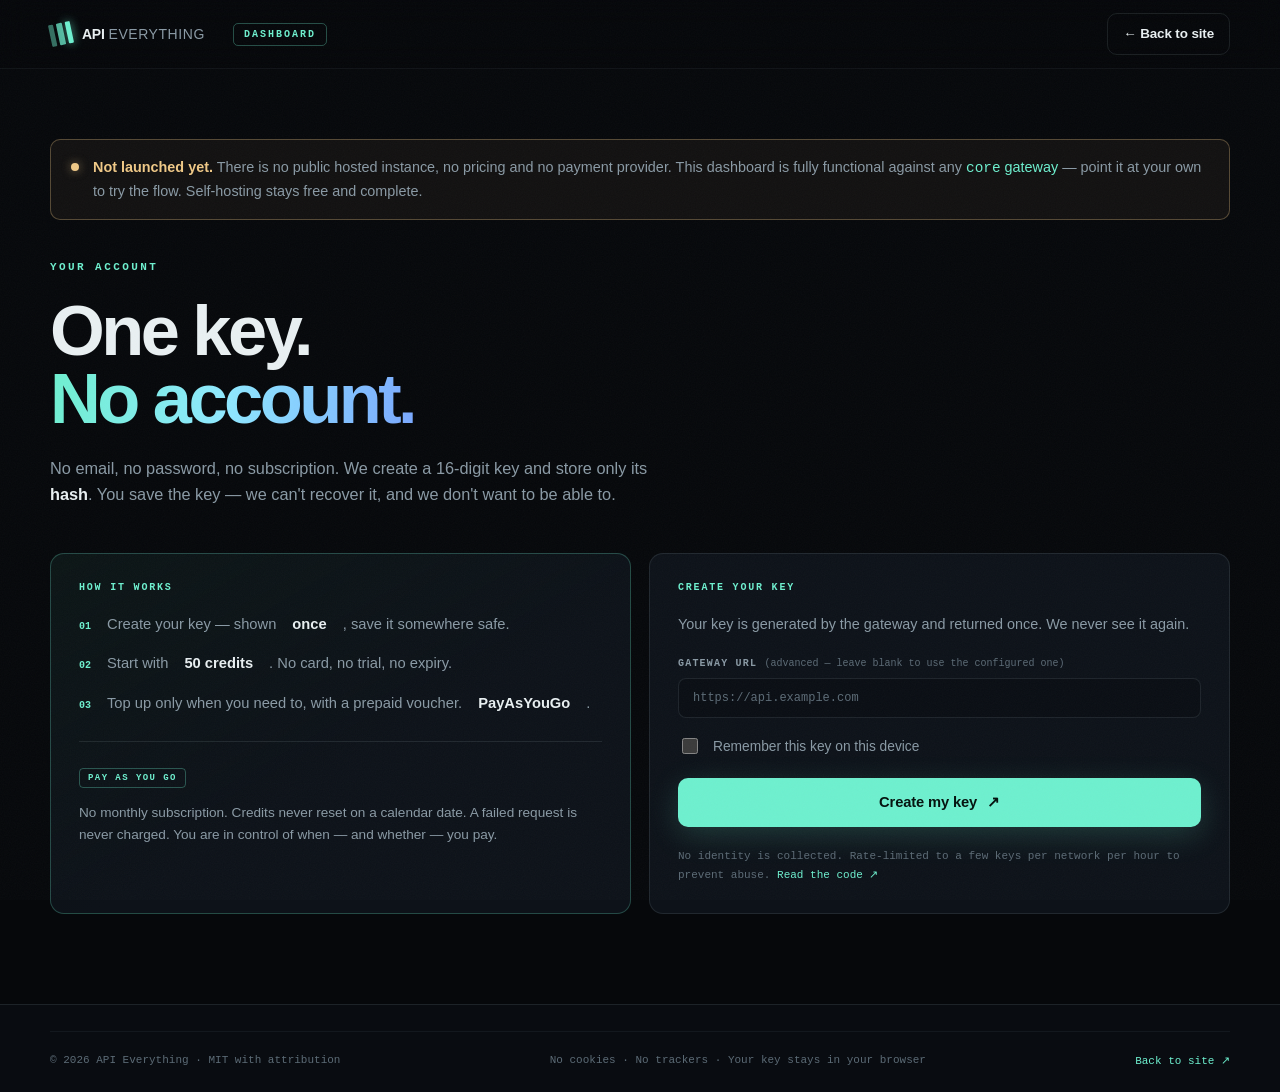
==== app.html @ cded58a5 "feat(web): hosted hero CTA and PayAsYouGo dashboard - Primary CTA moved to a hero banner on the firs" ====
<!doctype html>
<html lang="en">
<head>
<meta charset="utf-8">
<meta name="viewport" content="width=device-width, initial-scale=1">
<title>Dashboard — API Everything</title>
<meta name="description" content="Create your 16-digit API key, check your PayAsYouGo quota, connector status and add credits with a prepaid voucher. No subscription, no identity.">
<meta name="theme-color" content="#06080b">
<meta name="color-scheme" content="dark">
<link rel="icon" type="image/svg+xml" href="assets/favicon.svg">
<link rel="stylesheet" href="assets/styles.css">
<link rel="stylesheet" href="assets/dashboard.css">
</head>
<body class="app-body">
<div class="grain" aria-hidden="true"></div>

<header class="nav" id="nav">
  <div class="wrap nav__inner">
    <a class="brand" href="index.html" aria-label="API Everything, home">
      <span class="brand__mark" aria-hidden="true"><i></i><i></i><i></i></span>
      <span class="brand__word">API<span class="brand__thin">EVERYTHING</span></span>
    </a>
    <span class="app-nav__tag">DASHBOARD</span>
    <a class="btn btn--ghost app-nav__back" href="index.html">← Back to site</a>
  </div>
</header>

<main id="main" class="app-main">
  <div class="wrap">

    <!-- Honest state: no public hosted instance is deployed yet. -->
    <div class="notice" id="notLive" hidden>
      <span class="notice__dot" aria-hidden="true"></span>
      <div>
        <strong>Not launched yet.</strong> There is no public hosted instance, no pricing and no payment provider. This dashboard is fully functional against any <a href="https://github.com/apieverything/core" target="_blank" rel="noopener noreferrer"><code>core</code> gateway</a> — point it at your own to try the flow. Self-hosting stays free and complete.
      </div>
    </div>

    <!-- VIEW 1: intro / create a key -->
    <section class="view" id="viewIntro">
      <div class="view__head">
        <p class="kicker">YOUR ACCOUNT</p>
        <h1 class="app-title">One key.<br><span class="grad">No account.</span></h1>
        <p class="app-lede">No email, no password, no subscription. We create a 16-digit key and store only its <strong>hash</strong>. You save the key — we can't recover it, and we don't want to be able to.</p>
      </div>

      <div class="app-grid">
        <div class="panel panel--accent">
          <span class="panel__k">HOW IT WORKS</span>
          <ol class="steps">
            <li><span>01</span> Create your key — shown <strong>once</strong>, save it somewhere safe.</li>
            <li><span>02</span> Start with <strong>50 credits</strong>. No card, no trial, no expiry.</li>
            <li><span>03</span> Top up only when you need to, with a prepaid voucher. <strong>PayAsYouGo</strong>.</li>
          </ol>
          <div class="payg">
            <span class="payg__badge">PAY AS YOU GO</span>
            <p>No monthly subscription. Credits never reset on a calendar date. A failed request is never charged. You are in control of when — and whether — you pay.</p>
          </div>
        </div>

        <div class="panel">
          <span class="panel__k">CREATE YOUR KEY</span>
          <p class="panel__hint">Your key is generated by the gateway and returned once. We never see it again.</p>
          <label class="field">
            <span>GATEWAY URL <em>(advanced — leave blank to use the configured one)</em></span>
            <input id="gatewayInput" type="url" placeholder="https://api.example.com" spellcheck="false" autocomplete="off">
          </label>
          <label class="check"><input type="checkbox" id="rememberCheck"> <span>Remember this key on this device</span></label>
          <button class="btn btn--primary btn--block" id="createBtn" type="button">Create my key <span aria-hidden="true">↗</span></button>
          <p class="panel__foot" id="introError" role="alert" hidden></p>
          <p class="panel__fine">No identity is collected. Rate-limited to a few keys per network per hour to prevent abuse. <a href="https://github.com/apieverything/core" target="_blank" rel="noopener noreferrer">Read the code ↗</a></p>
        </div>
      </div>
    </section>

    <!-- VIEW 2: key reveal -->
    <section class="view" id="viewKey" hidden>
      <div class="view__head">
        <p class="kicker">STEP 01 / SAVE IT</p>
        <h1 class="app-title">This is the<br><span class="grad">only time</span> you'll see it.</h1>
        <p class="app-lede">Copy it, download it, put it in your password manager. We store only a SHA-256 hash — there is no recovery, no reset, no support ticket that can bring it back.</p>
      </div>

      <div class="keyreveal panel panel--accent">
        <span class="panel__k">YOUR 16-DIGIT API KEY</span>
        <div class="keyreveal__num" id="keyValue" aria-live="polite">•••• •••• •••• ••••</div>
        <div class="keyreveal__actions">
          <button class="btn btn--primary" id="copyKeyBtn" type="button">Copy key</button>
          <button class="btn btn--line" id="downloadKeyBtn" type="button">Download .txt</button>
        </div>
        <div class="keyreveal__meta">
          <div><span>STARTER CREDITS</span><strong id="keyCredits">50</strong></div>
          <div><span>EXPIRY</span><strong>Never</strong></div>
          <div><span>MODEL</span><strong>PayAsYouGo</strong></div>
        </div>
      </div>

      <label class="savecheck panel">
        <input type="checkbox" id="savedCheck">
        <span><strong>I have saved this key.</strong> I understand it cannot be recovered.</span>
      </label>
      <button class="btn btn--primary btn--block" id="enterBtn" type="button" disabled>Enter dashboard <span aria-hidden="true">↗</span></button>
    </section>

    <!-- VIEW 3: dashboard -->
    <section class="view" id="viewDash" hidden>
      <div class="view__head view__head--row">
        <div>
          <p class="kicker">YOUR DASHBOARD</p>
          <h1 class="app-title app-title--sm">Everything at a glance.</h1>
        </div>
        <button class="btn btn--ghost" id="forgetBtn" type="button">Forget this key</button>
      </div>

      <div class="dash-grid">
        <!-- Quota -->
        <div class="panel panel--accent quota">
          <span class="panel__k">YOUR QUOTA</span>
          <div class="quota__num"><strong id="creditsValue">—</strong><span>credits left</span></div>
          <div class="quota__bar"><i id="creditsBar"></i></div>
          <p class="quota__note">PayAsYouGo — no monthly reset, no subscription, no auto-renew. You are charged only for successful requests.</p>
          <div class="quota__meta">
            <div><span>KEY</span><strong id="maskedKey">•••• •••• •••• ••••</strong></div>
            <div><span>RATE LIMIT</span><strong id="rateValue">— / min</strong></div>
          </div>
          <button class="btn btn--line btn--block" id="refreshBtn" type="button">Refresh ↻</button>
        </div>

        <!-- Add quota -->
        <div class="panel">
          <span class="panel__k">ADD QUOTA</span>
          <p class="panel__hint">Redeem a prepaid voucher. No subscription, no recurring payment — you decide when to add credits.</p>
          <label class="field">
            <span>VOUCHER CODE</span>
            <input id="voucherInput" type="text" placeholder="paste your code" spellcheck="false" autocomplete="off">
          </label>
          <button class="btn btn--primary btn--block" id="redeemBtn" type="button">Add credits</button>
          <p class="panel__foot" id="redeemMsg" role="status" hidden></p>
          <div class="payg payg--tight">
            <span class="payg__badge">NO PAYMENT PROVIDER YET</span>
            <p>Voucher codes will be issued by the payment provider once the hosted service launches. The redemption flow is already live in the gateway — you can test it today with a code issued by your own <code>core</code> admin.</p>
          </div>
        </div>

        <!-- API status -->
        <div class="panel">
          <span class="panel__k">API STATUS</span>
          <p class="panel__hint">Live health of every connector behind the gateway.</p>
          <div class="statuslist" id="statusList"><p class="muted">Checking…</p></div>
          <p class="panel__fine" id="statusTime"></p>
        </div>

        <!-- Costs -->
        <div class="panel">
          <span class="panel__k">WHAT COSTS WHAT</span>
          <p class="panel__hint">Weighted by the work done upstream.</p>
          <table class="costs"><tbody id="costsBody"></tbody></table>
          <p class="panel__fine">A 429, a 5xx, a 404 or an empty response costs <strong>nothing</strong>.</p>
        </div>
      </div>

      <div class="usagebox panel">
        <span class="panel__k">USE YOUR KEY</span>
        <pre><code><span class="c-dim">curl</span> <span class="c-str" id="usageCurl">"https://your-gateway/v1/instagram/kametolol/posts?limit=12"</span> \
  -H <span class="c-str">"X-API-Key: •••• •••• •••• ••••"</span>
<span class="c-dim">curl</span> <span class="c-str">"https://your-gateway/v1/usage"</span> -H <span class="c-str">"X-API-Key: •••• •••• •••• ••••"</span>
</code></pre>
        <button class="btn btn--line" id="copyCurlBtn" type="button">Copy example</button>
      </div>
    </section>

  </div>
</main>

<footer class="foot app-foot">
  <div class="wrap foot__bottom">
    <span>© <span id="year">2026</span> API Everything · MIT with attribution</span>
    <span>No cookies · No trackers · Your key stays in your browser</span>
    <a href="index.html">Back to site ↗</a>
  </div>
</footer>

<script src="assets/config.js" defer></script>
<script src="assets/dashboard.js" defer></script>
</body>
</html>
---- assets/styles.css ----
/* ==========================================================================
   API Everything — static site
   No frameworks, no fonts, no external requests. Everything is local.
   ========================================================================== */

:root {
  --bg: #06080b;
  --bg-alt: #090c11;
  --panel: #0d1219;
  --panel-2: #111821;
  --line: rgba(190, 220, 225, .11);
  --line-soft: rgba(190, 220, 225, .06);
  --text: #e9f0f2;
  --muted: #8a9aa5;
  --dim: #5c6b76;
  --accent: #6ef0cf;
  --accent-2: #7aa8ff;
  --amber: #f0c987;
  --radius: 14px;
  --mono: "SFMono-Regular", "JetBrains Mono", "Fira Code", Menlo, Consolas, ui-monospace, monospace;
  --sans: Inter, -apple-system, BlinkMacSystemFont, "Segoe UI", Roboto, Helvetica, Arial, sans-serif;
  --wrap: 1180px;
}

* { box-sizing: border-box; }
/* Author `display` rules override the UA [hidden] rule — make it explicit. */
[hidden] { display: none !important; }
html { scroll-behavior: smooth; scroll-padding-top: 96px; overflow-x: clip; -webkit-text-size-adjust: 100%; }
body {
  margin: 0;
  background: var(--bg);
  color: var(--text);
  font-family: var(--sans);
  font-size: 16px;
  line-height: 1.6;
  -webkit-font-smoothing: antialiased;
  overflow-x: clip;
}
::selection { background: rgba(110, 240, 207, .28); color: #fff; }
a { color: inherit; text-decoration: none; }
button { font: inherit; color: inherit; background: none; border: 0; cursor: pointer; }
img { max-width: 100%; display: block; }
pre, code { font-family: var(--mono); }
:focus-visible { outline: 2px solid var(--accent); outline-offset: 3px; border-radius: 3px; }

.wrap { width: min(var(--wrap), calc(100% - 48px)); margin-inline: auto; }
.mono { font-family: var(--mono); }
.muted { color: var(--muted); }
.skip { position: absolute; left: -9999px; top: 0; z-index: 100; background: var(--accent); color: #04120e; padding: 10px 16px; font: 600 13px var(--mono); }
.skip:focus { left: 16px; top: 16px; }

.grain {
  position: fixed; inset: 0; z-index: 60; pointer-events: none; opacity: .035;
  background-image: url("data:image/svg+xml,%3Csvg xmlns='http://www.w3.org/2000/svg' width='180' height='180'%3E%3Cfilter id='n'%3E%3CfeTurbulence type='fractalNoise' baseFrequency='.85' numOctaves='3'/%3E%3C/filter%3E%3Crect width='100%25' height='100%25' filter='url(%23n)'/%3E%3C/svg%3E");
}

/* ---------- shared type ---------- */
.kicker, .eyebrow {
  font: 600 11px/1.4 var(--mono); letter-spacing: .22em; text-transform: uppercase;
  color: var(--accent); margin: 0 0 22px;
}
.eyebrow { color: var(--muted); display: flex; align-items: center; gap: 10px; }
.eyebrow .dot { width: 7px; height: 7px; border-radius: 50%; background: var(--accent); box-shadow: 0 0 12px var(--accent); flex: none; }
.sec__head { max-width: 780px; margin-bottom: 64px; }
.sec__title {
  font-size: clamp(2.6rem, 5.6vw, 5rem); line-height: .98; letter-spacing: -.048em;
  font-weight: 700; margin: 0 0 24px;
}
.sec__lede { color: var(--muted); font-size: 1.06rem; max-width: 650px; margin: 0; }
.section { padding: 130px 0; position: relative; }
.section--alt { background: var(--bg-alt); border-block: 1px solid var(--line-soft); }
/* Keep anchor targets clear of the sticky navigation. */
section[id], .finale { scroll-margin-top: 92px; }

.grad {
  background: linear-gradient(100deg, var(--accent) 0%, #8fe9ff 48%, var(--accent-2) 100%);
  -webkit-background-clip: text; background-clip: text; color: transparent;
}

/* ---------- buttons ---------- */
.btn {
  display: inline-flex; align-items: center; gap: 10px; justify-content: center;
  padding: 13px 22px; border-radius: 10px; font-size: .92rem; font-weight: 600;
  letter-spacing: -.01em; transition: transform .2s ease, box-shadow .2s ease, background .2s ease, border-color .2s ease;
  white-space: nowrap;
}
.btn:hover { transform: translateY(-2px); }
.btn--primary {
  background: var(--accent); color: #04120e; box-shadow: 0 8px 30px rgba(110, 240, 207, .18);
}
.btn--primary:hover { box-shadow: 0 12px 40px rgba(110, 240, 207, .32); }
.btn--line { border: 1px solid var(--line); color: var(--text); background: rgba(255,255,255,.02); }
.btn--line:hover { border-color: rgba(110,240,207,.5); background: rgba(110,240,207,.05); }
.btn--ghost { border: 1px solid var(--line); padding: 9px 15px; font-size: .84rem; }
.btn--ghost:hover { border-color: rgba(110,240,207,.5); }

/* ---------- nav ---------- */
.nav { position: sticky; top: 0; z-index: 50; backdrop-filter: blur(14px); background: rgba(6,8,11,.72); border-bottom: 1px solid var(--line-soft); }
.nav__inner { height: 68px; display: flex; align-items: center; gap: 28px; }
.brand { display: inline-flex; align-items: center; gap: 10px; flex: none; }
.brand__mark { width: 22px; height: 22px; display: grid; grid-template-columns: repeat(3, 1fr); gap: 3px; transform: rotate(-12deg); }
.brand__mark i { background: var(--accent); border-radius: 1px; display: block; }
.brand__mark i:nth-child(1) { opacity: .45; }
.brand__mark i:nth-child(2) { opacity: .75; }
.brand__mark i:nth-child(3) { opacity: 1; box-shadow: 0 0 10px rgba(110,240,207,.7); }
.brand__word { font: 700 14px/1 var(--sans); letter-spacing: -.02em; }
.brand__thin { font-weight: 400; color: var(--muted); letter-spacing: .04em; margin-left: 4px; }
.nav__links { display: flex; gap: 30px; margin-left: auto; }
.nav__links a { font-size: .87rem; color: var(--muted); position: relative; transition: color .2s; }
.nav__links a:hover, .nav__links a.is-active { color: var(--text); }
.nav__links a::after { content: ""; position: absolute; left: 0; right: 100%; bottom: -6px; height: 1px; background: var(--accent); transition: right .25s ease; }
.nav__links a:hover::after, .nav__links a.is-active::after { right: 0; }
.nav__burger { display: none; width: 34px; height: 34px; flex-direction: column; justify-content: center; gap: 6px; }
.nav__burger span { display: block; height: 1px; width: 22px; background: var(--text); transition: transform .25s; }

/* ---------- hero ---------- */
.hero { position: relative; padding: 96px 0 0; overflow: hidden; }
.hero__glow {
  position: absolute; width: 900px; height: 700px; top: -280px; right: -180px; pointer-events: none;
  background: radial-gradient(ellipse at center, rgba(60, 200, 175, .16), rgba(70, 120, 200, .07) 45%, transparent 72%);
  filter: blur(20px);
}
.hero__grid {
  position: absolute; inset: 0 0 auto; height: 720px; pointer-events: none; opacity: .5;
  background-image: linear-gradient(var(--line-soft) 1px, transparent 1px), linear-gradient(90deg, var(--line-soft) 1px, transparent 1px);
  background-size: 58px 58px;
  mask-image: radial-gradient(ellipse 80% 70% at 60% 20%, #000 20%, transparent 80%);
}
.hero__inner { display: grid; grid-template-columns: 1fr 1fr; gap: 64px; align-items: center; position: relative; }
.hero__copy { padding-bottom: 20px; }
.hero__title {
  font-size: clamp(3.3rem, 7vw, 6.6rem); line-height: .93; letter-spacing: -.055em;
  font-weight: 700; margin: 0 0 30px;
}
.hero__lede { color: var(--muted); font-size: 1.1rem; max-width: 500px; margin: 0 0 34px; }
.hero__lede em { color: var(--text); font-style: normal; border-bottom: 1px dashed rgba(110,240,207,.5); }
.hero__actions { display: flex; gap: 12px; flex-wrap: wrap; }
.hero__note { font: 400 12px/1.6 var(--mono); color: var(--dim); margin: 26px 0 0; }
.hero__note .mono { color: var(--accent); }

/* ---------- terminal ---------- */
.terminal {
  background: linear-gradient(160deg, #0e151d, #0a0f15); border: 1px solid var(--line);
  border-radius: var(--radius); box-shadow: 0 30px 80px rgba(0,0,0,.55), 0 0 0 1px rgba(110,240,207,.04) inset;
  overflow: hidden; position: relative;
}
.terminal::before { content: ""; position: absolute; inset: 0; pointer-events: none; background: linear-gradient(transparent 50%, rgba(0,0,0,.16) 50%); background-size: 100% 4px; opacity: .35; }
.terminal__bar { display: flex; align-items: center; gap: 14px; padding: 12px 16px; border-bottom: 1px solid var(--line-soft); background: rgba(255,255,255,.015); }
.terminal__dots { display: inline-flex; gap: 6px; }
.terminal__dots i { width: 9px; height: 9px; border-radius: 50%; background: #2c3842; }
.terminal__dots i:first-child { background: #4a5a62; }
.terminal__title { font: 500 11px var(--mono); color: var(--dim); letter-spacing: .06em; }
.terminal__copy { margin-left: auto; font: 500 10px var(--mono); letter-spacing: .1em; text-transform: uppercase; color: var(--muted); border: 1px solid var(--line); padding: 4px 9px; border-radius: 5px; transition: .2s; }
.terminal__copy:hover { color: var(--accent); border-color: rgba(110,240,207,.45); }
.terminal__copy.is-done { color: var(--accent); border-color: rgba(110,240,207,.45); }
.terminal__body { padding: 20px 20px 10px; min-height: 340px; }
.terminal__prompt { font: 400 12.5px/1.8 var(--mono); color: var(--text); white-space: nowrap; overflow: hidden; text-overflow: ellipsis; }
.prompt__user { color: var(--accent); }
.prompt__sep { color: var(--dim); margin-right: 6px; }
.typed { color: #cfdee4; }
.caret { display: inline-block; width: 7px; height: 15px; background: var(--accent); vertical-align: -3px; margin-left: 2px; animation: blink 1s step-end infinite; }
@keyframes blink { 50% { opacity: 0; } }
.terminal__out { margin: 16px 0 0; font-size: 11.5px; line-height: 1.65; white-space: pre-wrap; word-break: break-word; color: var(--muted); max-height: 260px; overflow: auto; scrollbar-width: thin; opacity: 0; transform: translateY(6px); transition: opacity .35s ease, transform .35s ease; }
.terminal__out.is-in { opacity: 1; transform: none; }
.terminal__foot { display: flex; align-items: center; justify-content: space-between; gap: 10px; padding: 11px 16px; border-top: 1px solid var(--line-soft); background: rgba(255,255,255,.012); }
.terminal__tabs { display: flex; gap: 4px; }
.terminal__tabs button { font: 500 10.5px var(--mono); color: var(--dim); padding: 5px 10px; border-radius: 5px; transition: .2s; }
.terminal__tabs button:hover { color: var(--muted); }
.terminal__tabs button[aria-selected="true"] { color: var(--accent); background: rgba(110,240,207,.08); }
.terminal__status { font: 500 10px var(--mono); color: var(--dim); letter-spacing: .08em; display: inline-flex; align-items: center; gap: 7px; }
.pulse { width: 6px; height: 6px; border-radius: 50%; background: var(--accent); box-shadow: 0 0 0 0 rgba(110,240,207,.6); animation: pulse 2s infinite; }
@keyframes pulse { 70% { box-shadow: 0 0 0 7px rgba(110,240,207,0); } 100% { box-shadow: 0 0 0 0 rgba(110,240,207,0); } }

/* json highlighting */
.j-key { color: var(--accent-2); }
.j-str { color: #a8e6c8; }
.j-num { color: var(--amber); }
.j-bool { color: #d69bff; }
.j-null { color: var(--dim); }
.j-punc { color: var(--dim); }

/* ---------- stats ---------- */
.stats { display: grid; grid-template-columns: repeat(4, 1fr); gap: 1px; margin-top: 44px; background: var(--line-soft); border: 1px solid var(--line-soft); border-radius: var(--radius); overflow: hidden; }
.stat { background: var(--bg); padding: 26px 28px; display: flex; flex-direction: column; gap: 4px; }
.stat strong { font-size: 2.1rem; font-weight: 700; letter-spacing: -.05em; line-height: 1; color: var(--text); }
.stat__word { font-size: 1.7rem; letter-spacing: -.02em; }
.stat span { font: 500 11px var(--mono); color: var(--dim); letter-spacing: .1em; text-transform: uppercase; }

/* ---------- ticker ---------- */
.ticker { margin-top: 90px; border-block: 1px solid var(--line-soft); overflow: hidden; background: var(--bg-alt); padding: 15px 0; }
.ticker__track { display: flex; width: max-content; gap: 40px; animation: scroll 46s linear infinite; font: 500 11px var(--mono); letter-spacing: .18em; color: var(--dim); text-transform: uppercase; white-space: nowrap; }
.ticker__track span { padding-right: 40px; }
@keyframes scroll { to { transform: translateX(-50%); } }

/* ---------- cards ---------- */
.cards { display: grid; grid-template-columns: repeat(3, 1fr); gap: 18px; }
.card {
  background: linear-gradient(165deg, var(--panel), #0a0e13); border: 1px solid var(--line);
  border-radius: var(--radius); padding: 30px 28px 26px; position: relative; overflow: hidden;
  transition: transform .3s ease, border-color .3s ease;
}
.card:hover { transform: translateY(-5px); border-color: rgba(110,240,207,.28); }
.card::after { content: ""; position: absolute; top: -60px; right: -60px; width: 160px; height: 160px; background: radial-gradient(circle, rgba(110,240,207,.09), transparent 70%); pointer-events: none; }
.card__num { font: 500 11px var(--mono); color: var(--dim); letter-spacing: .16em; }
.card__icon { font-size: 1.8rem; color: var(--accent); margin: 26px 0 16px; line-height: 1; opacity: .85; }
.card h3 { font-size: 1.22rem; margin: 0 0 12px; letter-spacing: -.025em; }
.card p { color: var(--muted); font-size: .93rem; margin: 0 0 24px; min-height: 76px; }
.card__tag { font: 500 10px var(--mono); letter-spacing: .12em; text-transform: uppercase; color: var(--dim); border-top: 1px solid var(--line-soft); padding-top: 14px; display: block; }

.pull { margin-top: 90px; border-left: 2px solid var(--accent); padding: 8px 0 8px 40px; position: relative; max-width: 860px; }
.pull__quote { position: absolute; left: 34px; top: -26px; font-size: 5rem; color: rgba(110,240,207,.22); line-height: 1; font-family: Georgia, serif; }
.pull blockquote { margin: 0; font-size: clamp(1.3rem, 2.6vw, 2.1rem); line-height: 1.35; letter-spacing: -.03em; font-weight: 600; }
.pull__by { display: block; margin-top: 18px; font: 500 11px var(--mono); color: var(--dim); letter-spacing: .14em; text-transform: uppercase; }

/* ---------- explorer ---------- */
.explorer { display: grid; grid-template-columns: .9fr 1.1fr; gap: 20px; align-items: stretch; }
.explorer__list { display: flex; flex-direction: column; gap: 10px; }
.conn {
  display: flex; align-items: flex-start; gap: 18px; text-align: left; width: 100%;
  background: var(--panel); border: 1px solid var(--line); border-radius: var(--radius);
  padding: 22px 22px; transition: .25s ease; position: relative; overflow: hidden;
}
.conn:hover { border-color: rgba(110,240,207,.3); background: var(--panel-2); }
.conn.is-active { border-color: rgba(110,240,207,.55); background: linear-gradient(120deg, rgba(110,240,207,.07), var(--panel)); box-shadow: 0 0 0 1px rgba(110,240,207,.08) inset; }
.conn.is-active::before { content: ""; position: absolute; left: 0; top: 0; bottom: 0; width: 2px; background: var(--accent); }
.conn__idx { font: 500 11px var(--mono); color: var(--dim); padding-top: 4px; }
.conn__body { display: flex; flex-direction: column; gap: 6px; flex: 1; min-width: 0; }
.conn__name { font-size: 1.12rem; font-weight: 700; letter-spacing: -.025em; display: flex; align-items: center; gap: 10px; flex-wrap: wrap; }
.conn__desc { color: var(--muted); font-size: .88rem; }
.conn__route { color: var(--accent); font-size: 11px; opacity: .85; overflow: hidden; text-overflow: ellipsis; white-space: nowrap; }
.conn__arrow { color: var(--dim); font-size: 1.1rem; padding-top: 2px; transition: transform .25s, color .25s; }
.conn.is-active .conn__arrow { color: var(--accent); transform: translateX(4px); }
.badge { font: 600 9px var(--mono); letter-spacing: .12em; padding: 3px 7px; border-radius: 4px; border: 1px solid; }
.badge--ok { color: var(--accent); border-color: rgba(110,240,207,.35); background: rgba(110,240,207,.07); }
.badge--warn { color: var(--amber); border-color: rgba(240,201,135,.35); background: rgba(240,201,135,.07); }
.badge--plan { color: var(--accent-2); border-color: rgba(122,168,255,.4); background: rgba(122,168,255,.08); vertical-align: middle; margin-left: 10px; }

.explorer__panel { background: #0a0e14; border: 1px solid var(--line); border-radius: var(--radius); display: flex; flex-direction: column; overflow: hidden; min-height: 380px; }
.panel__bar { display: flex; align-items: center; gap: 12px; padding: 13px 18px; border-bottom: 1px solid var(--line-soft); background: rgba(255,255,255,.015); }
.panel__label { font: 500 11px var(--mono); color: var(--muted); overflow: hidden; text-overflow: ellipsis; white-space: nowrap; }
.panel__json { margin: 0; padding: 22px 22px; font-size: 11.5px; line-height: 1.7; white-space: pre-wrap; word-break: break-word; overflow: auto; flex: 1; max-height: 380px; scrollbar-width: thin; }
.panel__foot { display: flex; justify-content: space-between; align-items: center; gap: 12px; flex-wrap: wrap; padding: 12px 18px; border-top: 1px solid var(--line-soft); font: 500 10px var(--mono); color: var(--dim); letter-spacing: .06em; }
.panel__legend { display: inline-flex; align-items: center; gap: 6px; }
.lg { width: 7px; height: 7px; border-radius: 2px; display: inline-block; margin-left: 8px; }
.lg--key { background: var(--accent-2); } .lg--str { background: #a8e6c8; } .lg--num { background: var(--amber); }

.featuregrid { display: grid; grid-template-columns: repeat(4, 1fr); gap: 1px; margin-top: 56px; background: var(--line-soft); border: 1px solid var(--line-soft); border-radius: var(--radius); overflow: hidden; }
.feat { padding: 26px 24px; background: var(--bg-alt); }
.feat__k { font: 600 10px var(--mono); letter-spacing: .14em; color: var(--accent); display: block; margin-bottom: 12px; }
.feat p { margin: 0; color: var(--muted); font-size: .88rem; }
.feat code { color: var(--text); font-size: .82em; background: rgba(255,255,255,.05); padding: 1px 5px; border-radius: 3px; }

/* ---------- interface ---------- */
.iface { display: grid; grid-template-columns: 1.2fr .8fr; gap: 18px; }
/* Grid children default to min-width:auto; long <pre> content would otherwise
   force the whole column (and the document) wider than the viewport. */
.iface > *, .explorer > *, .hosted > *, .principles__wrap > *, .origin > * { min-width: 0; }
.iface__code, .iface__routes { background: var(--panel); border: 1px solid var(--line); border-radius: var(--radius); padding: 26px; }
.iface__hint { font-size: 11px; color: var(--dim); margin: 0 0 20px; letter-spacing: .04em; }
.iface__code pre { margin: 0; font-size: 11.5px; line-height: 2.1; overflow-x: auto; white-space: pre; }
.c-dim { color: var(--dim); } .c-str { color: #a8e6c8; } .c-key { color: var(--accent); text-decoration: underline; text-decoration-style: dashed; text-underline-offset: 3px; }
.iface__routes { display: flex; flex-direction: column; gap: 0; }
.route { display: grid; grid-template-columns: 46px 1fr; gap: 4px 12px; align-items: center; padding: 11px 0; border-bottom: 1px solid var(--line-soft); }
.route:last-child { border-bottom: 0; }
.method { font: 600 9px var(--mono); color: var(--accent); border: 1px solid rgba(110,240,207,.3); border-radius: 4px; padding: 3px 0; text-align: center; grid-row: span 2; }
.route code { font-size: 11.5px; color: var(--text); }
.route span:last-child { font-size: .8rem; color: var(--dim); grid-column: 2; }

.flow { display: flex; align-items: stretch; justify-content: space-between; gap: 0; margin-top: 70px; padding: 30px 26px; border: 1px solid var(--line); border-radius: var(--radius); background: linear-gradient(120deg, rgba(110,240,207,.035), transparent 60%); }
.flow__node { flex: 1; display: flex; flex-direction: column; align-items: center; text-align: center; gap: 5px; padding: 8px 4px; }
.flow__ico { font-size: 1.5rem; color: var(--accent); line-height: 1; margin-bottom: 8px; }
.flow__node strong { font-size: .92rem; letter-spacing: -.02em; }
.flow__node small { font: 400 10px var(--mono); color: var(--dim); }
.flow__node--core { position: relative; }
.flow__node--core .flow__ico { text-shadow: 0 0 22px rgba(110,240,207,.7); }
.flow__node--out .flow__ico { color: var(--muted); }
.flow__link { flex: .55; display: flex; align-items: center; justify-content: center; gap: 5px; }
.flow__link i { width: 5px; height: 5px; border-radius: 50%; background: rgba(110,240,207,.35); animation: flowpulse 1.8s infinite; }
.flow__link i:nth-child(2) { animation-delay: .25s; } .flow__link i:nth-child(3) { animation-delay: .5s; }
@keyframes flowpulse { 0%, 100% { opacity: .25; transform: scale(.8); } 50% { opacity: 1; transform: scale(1.3); box-shadow: 0 0 8px var(--accent); } }
.flow__caption { text-align: center; color: var(--dim); font: 400 11px var(--mono); margin: 18px 0 0; }

/* ---------- run box ---------- */
.runbox { position: relative; background: #0a0e14; border: 1px solid var(--line); border-radius: var(--radius); overflow: hidden; }
.runbox__tabs { display: flex; gap: 4px; padding: 12px 16px; border-bottom: 1px solid var(--line-soft); background: rgba(255,255,255,.015); }
.runbox__tabs button { font: 500 11px var(--mono); color: var(--dim); padding: 6px 14px; border-radius: 6px; transition: .2s; }
.runbox__tabs button:hover { color: var(--muted); }
.runbox__tabs button.is-active { color: var(--accent); background: rgba(110,240,207,.08); }
.runbox__code { margin: 0; padding: 30px 26px; font-size: 12px; line-height: 2; overflow-x: auto; min-height: 190px; }
.runbox__copy { position: absolute; top: 12px; right: 16px; }
.runbox__grid { display: grid; grid-template-columns: repeat(3, 1fr); gap: 18px; margin-top: 24px; }
.mini { padding: 22px; border: 1px solid var(--line-soft); border-radius: 10px; }
.mini__k { font: 600 10px var(--mono); letter-spacing: .14em; color: var(--accent); display: block; margin-bottom: 10px; }
.mini p { margin: 0; color: var(--muted); font-size: .87rem; }
.mini code { color: var(--text); font-size: .82em; background: rgba(255,255,255,.05); padding: 1px 5px; border-radius: 3px; }

/* ---------- hosted ---------- */
.hosted { display: grid; grid-template-columns: 1.15fr .85fr; gap: 70px; align-items: center; }
.hosted__list { list-style: none; margin: 30px 0 24px; padding: 0; display: grid; gap: 11px; }
.hosted__list li { display: flex; gap: 12px; align-items: flex-start; color: var(--muted); font-size: .93rem; }
.hosted__list li span { color: var(--accent); font-weight: 700; flex: none; }
.hosted__note { font: 400 11px var(--mono); color: var(--dim); border-left: 2px solid var(--line); padding-left: 14px; margin: 22px 0 0; line-height: 1.8; }
.hosted__note a { color: var(--accent); border-bottom: 1px solid rgba(110,240,207,.3); }
.hosted__note a:hover { border-color: var(--accent); }
.hosted__note code { font-size: 1em; color: var(--muted); }

/* Hosted hero banner — the primary CTA, visible on the first screen. */
.hero-cta {
  position: relative; overflow: hidden;
  display: grid; grid-template-columns: 1fr auto; gap: 3px 20px; align-items: center;
  margin: 8px 0 56px; padding: 22px 30px; border-radius: 14px;
  border: 1px solid rgba(110,240,207,.38);
  background: linear-gradient(105deg, rgba(110,240,207,.11), rgba(122,168,255,.055) 55%, rgba(110,240,207,.02));
  box-shadow: 0 20px 60px rgba(0,0,0,.35), 0 0 0 1px rgba(110,240,207,.05) inset;
  transition: transform .25s ease, border-color .25s ease, box-shadow .25s ease;
}
.hero-cta::after {
  content: ""; position: absolute; right: -80px; top: -120px; width: 320px; height: 320px;
  background: radial-gradient(circle, rgba(110,240,207,.16), transparent 70%); pointer-events: none;
}
.hero-cta:hover { transform: translateY(-4px); border-color: var(--accent); box-shadow: 0 26px 70px rgba(110,240,207,.16); }
.hero-cta__badge {
  grid-column: 1 / -1; justify-self: start;
  font: 600 9px var(--mono); letter-spacing: .18em; color: var(--accent);
  border: 1px solid rgba(110,240,207,.35); background: rgba(110,240,207,.07);
  padding: 4px 9px; border-radius: 4px; margin-bottom: 6px;
}
.hero-cta__badge em { font-style: normal; color: var(--dim); }
.hero-cta__label { grid-column: 1; font-size: clamp(1.1rem, 2.2vw, 1.6rem); font-weight: 700; letter-spacing: -.03em; line-height: 1.25; }
.hero-cta__sub { grid-column: 1; font: 500 10px var(--mono); letter-spacing: .12em; text-transform: uppercase; color: var(--muted); }
.hero-cta__arrow { grid-column: 2; grid-row: 2 / 4; font-size: 2rem; color: var(--accent); align-self: center; transition: transform .25s ease; }
.hero-cta:hover .hero-cta__arrow { transform: translate(4px, -4px); }

.hosted__inline { margin: 26px 0 0; font-size: .95rem; }
.hosted__inline a { color: var(--accent); border-bottom: 1px solid rgba(110,240,207,.35); padding-bottom: 2px; }
.hosted__inline a:hover { border-color: var(--accent); }

@media (max-width: 620px) {
  .hero-cta { padding: 18px 20px; margin: 8px 0 40px; }
  .hero-cta__arrow { font-size: 1.5rem; }
}
@media (max-width: 420px) {
  .hero-cta { grid-template-columns: 1fr; }
  .hero-cta__arrow { grid-column: 1; grid-row: auto; justify-self: end; font-size: 1.3rem; }
}
.hosted__art { position: relative; height: 320px; display: grid; place-items: center; }
.keycard {
  width: 330px; height: 200px; border-radius: 16px; padding: 24px 26px;
  background: linear-gradient(135deg, #142a2a, #0d1720 55%, #101b2a);
  border: 1px solid rgba(110,240,207,.3); position: relative; z-index: 2;
  box-shadow: 0 30px 70px rgba(0,0,0,.6), 0 0 60px rgba(110,240,207,.08) inset;
  display: flex; flex-direction: column; justify-content: space-between;
  transform: rotate(-7deg); transition: transform .4s ease;
}
.hosted__art:hover .keycard { transform: rotate(-3deg) translateY(-6px); }
.keycard::after { content: ""; position: absolute; inset: 0; border-radius: 16px; background: linear-gradient(115deg, transparent 30%, rgba(110,240,207,.09) 50%, transparent 70%); pointer-events: none; }
.keycard__top, .keycard__bot { display: flex; justify-content: space-between; font: 600 9px var(--mono); letter-spacing: .16em; color: var(--accent); }
.keycard__bot { color: var(--dim); }
.keycard__chip { font-size: 17px; color: var(--amber); opacity: .8; }
.keycard__num { font: 600 19px var(--mono); letter-spacing: .12em; color: var(--text); text-shadow: 0 0 18px rgba(110,240,207,.35); }
.keycard--back { position: absolute; z-index: 1; transform: rotate(8deg) translate(26px, 26px); background: #0a1017; border-color: var(--line); opacity: .6; }
.keycard--back .keycard__grid { position: absolute; inset: 0; border-radius: 16px; background-image: linear-gradient(var(--line-soft) 1px, transparent 1px), linear-gradient(90deg, var(--line-soft) 1px, transparent 1px); background-size: 18px 18px; }

/* ---------- principles ---------- */
.principles__wrap { display: grid; grid-template-columns: .8fr 1.2fr; gap: 70px; }
.principles { list-style: none; margin: 0; padding: 0; }
.principles li { display: flex; gap: 22px; align-items: baseline; padding: 20px 0; border-bottom: 1px solid var(--line-soft); font-size: 1.08rem; letter-spacing: -.02em; }
.principles li:first-child { border-top: 1px solid var(--line-soft); }
.principles li span { font: 500 11px var(--mono); color: var(--accent); flex: none; }
.origin { grid-column: 1 / -1; display: grid; grid-template-columns: 260px 1fr; gap: 36px; align-items: center; margin-top: 70px; padding-top: 46px; border-top: 1px solid var(--line); }
.origin img { border-radius: 12px; border: 1px solid var(--line); filter: saturate(.55) hue-rotate(140deg) brightness(.75) contrast(1.1); }
.origin__txt p:not(.kicker) { color: var(--muted); max-width: 640px; margin: 0 0 20px; }
.origin__links { display: flex; gap: 18px; flex-wrap: wrap; }
.origin__links a { font: 500 11px var(--mono); color: var(--accent); letter-spacing: .06em; border-bottom: 1px solid rgba(110,240,207,.25); padding-bottom: 3px; }
.origin__links a:hover { border-color: var(--accent); }

/* ---------- finale ---------- */
.finale { position: relative; text-align: center; padding: 130px 0 140px; overflow: hidden; border-top: 1px solid var(--line-soft); }
.finale__glow { position: absolute; width: 900px; height: 500px; left: 50%; top: -180px; transform: translateX(-50%); background: radial-gradient(ellipse, rgba(110,240,207,.13), transparent 65%); pointer-events: none; }
.finale__inner { position: relative; }
.finale h2 { font-size: clamp(3rem, 7vw, 6.2rem); line-height: .95; letter-spacing: -.055em; margin: 0 0 26px; font-weight: 700; }
.finale p:not(.kicker) { color: var(--muted); max-width: 560px; margin: 0 auto 34px; font-size: 1.05rem; }
.finale strong { color: var(--text); font-weight: 600; }
.finale .hero__actions { justify-content: center; }

/* ---------- footer ---------- */
.foot { border-top: 1px solid var(--line); padding: 60px 0 26px; background: var(--bg-alt); }
.foot__inner { display: grid; grid-template-columns: 1.6fr repeat(3, 1fr); gap: 40px; }
.foot__brand p { color: var(--dim); font-size: .88rem; margin: 16px 0 0; }
.foot__col { display: flex; flex-direction: column; gap: 12px; }
.foot__col span { font: 600 10px var(--mono); letter-spacing: .16em; color: var(--accent); margin-bottom: 6px; }
.foot__col a { color: var(--muted); font-size: .88rem; transition: color .2s; }
.foot__col a:hover { color: var(--text); }
.foot__bottom { display: flex; justify-content: space-between; gap: 16px; flex-wrap: wrap; border-top: 1px solid var(--line-soft); margin-top: 50px; padding-top: 24px; font: 400 11px var(--mono); color: var(--dim); }

/* ---------- reveal ---------- */
.reveal { opacity: 0; transform: translateY(22px); transition: opacity .7s cubic-bezier(.2,.7,.2,1), transform .7s cubic-bezier(.2,.7,.2,1); }
.reveal.is-in { opacity: 1; transform: none; }

/* ---------- responsive ---------- */
@media (max-width: 1000px) {
  .hero__inner { grid-template-columns: 1fr; gap: 50px; }
  .hero { padding-top: 70px; }
  .hero__glow { right: -400px; }
  .cards, .featuregrid, .runbox__grid { grid-template-columns: repeat(2, 1fr); }
  .explorer, .iface, .hosted, .principles__wrap { grid-template-columns: 1fr; gap: 36px; }
  .stats { grid-template-columns: repeat(2, 1fr); }
  .origin { grid-template-columns: 200px 1fr; }
  .hosted__art { height: 260px; }
  .flow { flex-wrap: wrap; gap: 12px; }
  .flow__node { flex: 1 1 40%; }
  .flow__link { display: none; }
}
@media (max-width: 700px) {
  .wrap { width: min(var(--wrap), calc(100% - 32px)); }
  .section { padding: 84px 0; }
  .nav__links {
    display: none; position: absolute; top: 68px; left: 0; right: 0; flex-direction: column;
    gap: 0; padding: 10px 16px 20px; background: rgba(6,8,11,.97); border-bottom: 1px solid var(--line);
    backdrop-filter: blur(14px);
  }
  .nav__links.is-open { display: flex; }
  .nav__links a { padding: 12px 4px; border-bottom: 1px solid var(--line-soft); }
  .nav__links a::after { display: none; }
  .nav__burger { display: flex; margin-left: auto; }
  .nav__cta { display: none; }
  .cards, .featuregrid, .runbox__grid, .stats { grid-template-columns: 1fr; }
  .card p { min-height: 0; }
  .hero__title { font-size: clamp(2.8rem, 12vw, 4rem); }
  .terminal__body { min-height: 300px; }
  .pull { padding-left: 24px; margin-top: 56px; }
  .pull__quote { left: 20px; }
  .origin { grid-template-columns: 1fr; gap: 24px; }
  .origin img { width: 100%; max-width: 320px; }
  .foot__inner { grid-template-columns: 1fr 1fr; gap: 32px; }
  .foot__brand { grid-column: 1 / -1; }
  .foot__bottom { flex-direction: column; }
  .finale { padding: 90px 0; }
  .keycard { width: min(330px, 88vw); }
  .hosted__art { height: 240px; }
  .runbox__copy { position: static; margin: 0 16px 16px; align-self: flex-start; }
}

@media (prefers-reduced-motion: reduce) {
  html { scroll-behavior: auto; }
  *, *::before, *::after { animation-duration: .001ms !important; animation-iteration-count: 1 !important; transition-duration: .001ms !important; }
  .reveal { opacity: 1; transform: none; }
  .terminal__out { opacity: 1; transform: none; }
  .caret { display: none; }
}
---- assets/dashboard.css ----
/* ==========================================================================
   API Everything — dashboard (app.html)
   Extends styles.css; no framework, no external requests.
   ========================================================================== */

.app-body { background: var(--bg); }
.app-nav__tag { font: 600 10px var(--mono); letter-spacing: .2em; color: var(--accent); border: 1px solid rgba(110,240,207,.3); padding: 5px 10px; border-radius: 5px; }
.app-nav__back { margin-left: auto; }
.app-main { padding: 70px 0 90px; min-height: calc(100vh - 68px - 80px); }
.app-title { font-size: clamp(2.4rem, 5.5vw, 4.6rem); line-height: .96; letter-spacing: -.05em; font-weight: 700; margin: 0 0 22px; }
.app-title--sm { font-size: clamp(2rem, 4vw, 3.2rem); }
.app-lede { color: var(--muted); max-width: 640px; margin: 0 0 46px; font-size: 1.02rem; }
.app-lede strong { color: var(--text); font-weight: 600; }
.view__head { max-width: 760px; }
.view__head--row { max-width: none; display: flex; justify-content: space-between; align-items: flex-end; gap: 20px; flex-wrap: wrap; }
.view__head--row .app-lede { display: none; }

.notice {
  display: flex; gap: 14px; align-items: flex-start; padding: 16px 20px; margin-bottom: 40px;
  border: 1px solid rgba(240,201,135,.3); border-radius: 10px;
  background: rgba(240,201,135,.05); color: var(--muted); font-size: .9rem; line-height: 1.6;
}
.notice strong { color: var(--amber); }
.notice a, .notice code { color: var(--accent); }
.notice__dot { width: 8px; height: 8px; border-radius: 50%; background: var(--amber); flex: none; margin-top: 7px; box-shadow: 0 0 10px rgba(240,201,135,.5); }

.app-grid { display: grid; grid-template-columns: 1fr 1fr; gap: 18px; }
.panel {
  background: var(--panel); border: 1px solid var(--line); border-radius: var(--radius);
  padding: 28px; position: relative; overflow: hidden;
}
.panel--accent { background: linear-gradient(150deg, rgba(110,240,207,.06), var(--panel) 55%); border-color: rgba(110,240,207,.25); }
.panel__k { font: 600 10px var(--mono); letter-spacing: .18em; color: var(--accent); display: block; margin-bottom: 20px; }
.panel__hint { color: var(--muted); font-size: .9rem; margin: 0 0 22px; }
.panel__fine { font: 400 11px/1.7 var(--mono); color: var(--dim); margin: 20px 0 0; }
.panel__fine a { color: var(--accent); }
.panel__foot { font: 500 11px var(--mono); margin: 14px 0 0; padding: 10px 12px; border-radius: 6px; background: rgba(255,255,255,.03); color: var(--muted); }
.panel__foot.is-ok { color: var(--accent); background: rgba(110,240,207,.07); }
.panel__foot.is-err { color: #ff9a8f; background: rgba(255,120,110,.07); }

.steps { list-style: none; margin: 0 0 26px; padding: 0; display: grid; gap: 16px; }
.steps li { display: flex; gap: 16px; align-items: baseline; color: var(--muted); font-size: .92rem; }
.steps li span { font: 600 10px var(--mono); color: var(--accent); flex: none; }
.steps li strong { color: var(--text); font-weight: 600; }

.payg { border-top: 1px solid var(--line); padding-top: 20px; }
.payg__badge { font: 600 9px var(--mono); letter-spacing: .16em; color: var(--accent); border: 1px solid rgba(110,240,207,.3); padding: 4px 8px; border-radius: 4px; }
.payg p { color: var(--muted); font-size: .85rem; margin: 14px 0 0; line-height: 1.6; }
.payg--tight { margin-top: 20px; border-top: 0; padding-top: 0; }
.payg--tight p { font-size: .8rem; }
.payg--tight code { color: var(--text); background: rgba(255,255,255,.05); padding: 1px 4px; border-radius: 3px; }

.field { display: block; margin-bottom: 18px; }
.field > span { display: block; font: 600 10px var(--mono); letter-spacing: .12em; color: var(--muted); margin-bottom: 9px; }
.field em { font-style: normal; color: var(--dim); letter-spacing: 0; text-transform: none; font-weight: 400; }
.field input {
  width: 100%; padding: 12px 14px; background: #0a0e14; border: 1px solid var(--line);
  border-radius: 8px; color: var(--text); font: 400 12px var(--mono); transition: border-color .2s;
}
.field input:focus { border-color: rgba(110,240,207,.5); outline: none; }
.field input::placeholder { color: var(--dim); }

.check, .savecheck { display: flex; gap: 12px; align-items: flex-start; font-size: .86rem; color: var(--muted); margin: 0 0 20px; cursor: pointer; }
.check input, .savecheck input { accent-color: var(--accent); width: 16px; height: 16px; flex: none; margin-top: 2px; }
.savecheck { padding: 20px 22px; margin: 22px 0; }
.savecheck strong { color: var(--text); }

.btn--block { width: 100%; }
.btn:disabled { opacity: .4; cursor: not-allowed; transform: none; }
.btn--block:disabled:hover { transform: none; box-shadow: none; }

/* key reveal */
.keyreveal { max-width: 720px; margin-bottom: 0; }
.keyreveal__num {
  font: 700 clamp(1.6rem, 4vw, 2.8rem) var(--mono); letter-spacing: .14em; color: var(--text);
  padding: 26px 0; border-block: 1px solid var(--line); margin-bottom: 22px;
  text-shadow: 0 0 30px rgba(110,240,207,.25); user-select: all; word-break: break-all;
}
.keyreveal__actions { display: flex; gap: 10px; flex-wrap: wrap; margin-bottom: 26px; }
.keyreveal__meta { display: grid; grid-template-columns: repeat(3, 1fr); gap: 14px; }
.keyreveal__meta div, .quota__meta div { display: flex; flex-direction: column; gap: 6px; }
.keyreveal__meta span, .quota__meta span { font: 600 9px var(--mono); letter-spacing: .14em; color: var(--dim); }
.keyreveal__meta strong, .quota__meta strong { font: 600 13px var(--mono); color: var(--text); }
#enterBtn { max-width: 720px; }

/* dashboard */
.dash-grid { display: grid; grid-template-columns: repeat(2, 1fr); gap: 18px; margin-top: 36px; align-items: start; }
.quota__num { display: flex; align-items: baseline; gap: 12px; margin-bottom: 18px; }
.quota__num strong { font-size: 3.4rem; font-weight: 700; letter-spacing: -.05em; line-height: 1; }
.quota__num span { font: 500 11px var(--mono); color: var(--dim); letter-spacing: .08em; text-transform: uppercase; }
.quota__bar { height: 6px; border-radius: 4px; background: rgba(255,255,255,.06); overflow: hidden; margin-bottom: 18px; }
.quota__bar i { display: block; height: 100%; width: 0; background: linear-gradient(90deg, var(--accent), var(--accent-2)); border-radius: 4px; transition: width .5s ease; }
.quota__note { color: var(--muted); font-size: .86rem; margin: 0 0 22px; line-height: 1.6; }
.quota__meta { display: grid; grid-template-columns: 1fr 1fr; gap: 16px; margin-bottom: 22px; }

.statuslist { display: grid; gap: 0; margin: 0 0 8px; }
.statusrow { display: grid; grid-template-columns: 12px 1fr auto; gap: 12px; align-items: center; padding: 13px 0; border-bottom: 1px solid var(--line-soft); }
.statusrow:last-child { border-bottom: 0; }
.statusrow__dot { width: 8px; height: 8px; border-radius: 50%; background: var(--dim); }
.statusrow__dot.is-ok { background: var(--accent); box-shadow: 0 0 10px rgba(110,240,207,.6); }
.statusrow__dot.is-down { background: #ff8a7a; }
.statusrow__name { font: 500 13px var(--mono); color: var(--text); }
.statusrow__meta { font: 400 10px var(--mono); color: var(--dim); letter-spacing: .06em; }

.costs { width: 100%; border-collapse: collapse; font-size: .86rem; }
.costs td { padding: 11px 0; border-bottom: 1px solid var(--line-soft); color: var(--muted); }
.costs tr:last-child td { border-bottom: 0; }
.costs td:last-child { text-align: right; font: 600 12px var(--mono); color: var(--accent); white-space: nowrap; }

.usagebox { margin-top: 18px; }
.usagebox pre { margin: 0 0 18px; font-size: 11.5px; line-height: 2; overflow-x: auto; white-space: pre; }
.usagebox code { color: var(--muted); }

.app-foot { padding: 26px 0; }
.app-foot .foot__bottom { margin-top: 0; border-top: 1px solid var(--line-soft); padding-top: 22px; }
.app-foot a { color: var(--accent); }

@media (max-width: 900px) {
  .app-grid, .dash-grid { grid-template-columns: 1fr; }
  .view__head--row { align-items: flex-start; }
}
@media (max-width: 560px) {
  .app-main { padding: 48px 0 70px; }
  .panel { padding: 22px; }
  .keyreveal__meta, .quota__meta { grid-template-columns: 1fr 1fr; }
  .quota__num strong { font-size: 2.6rem; }
  .app-nav__tag { display: none; }
}
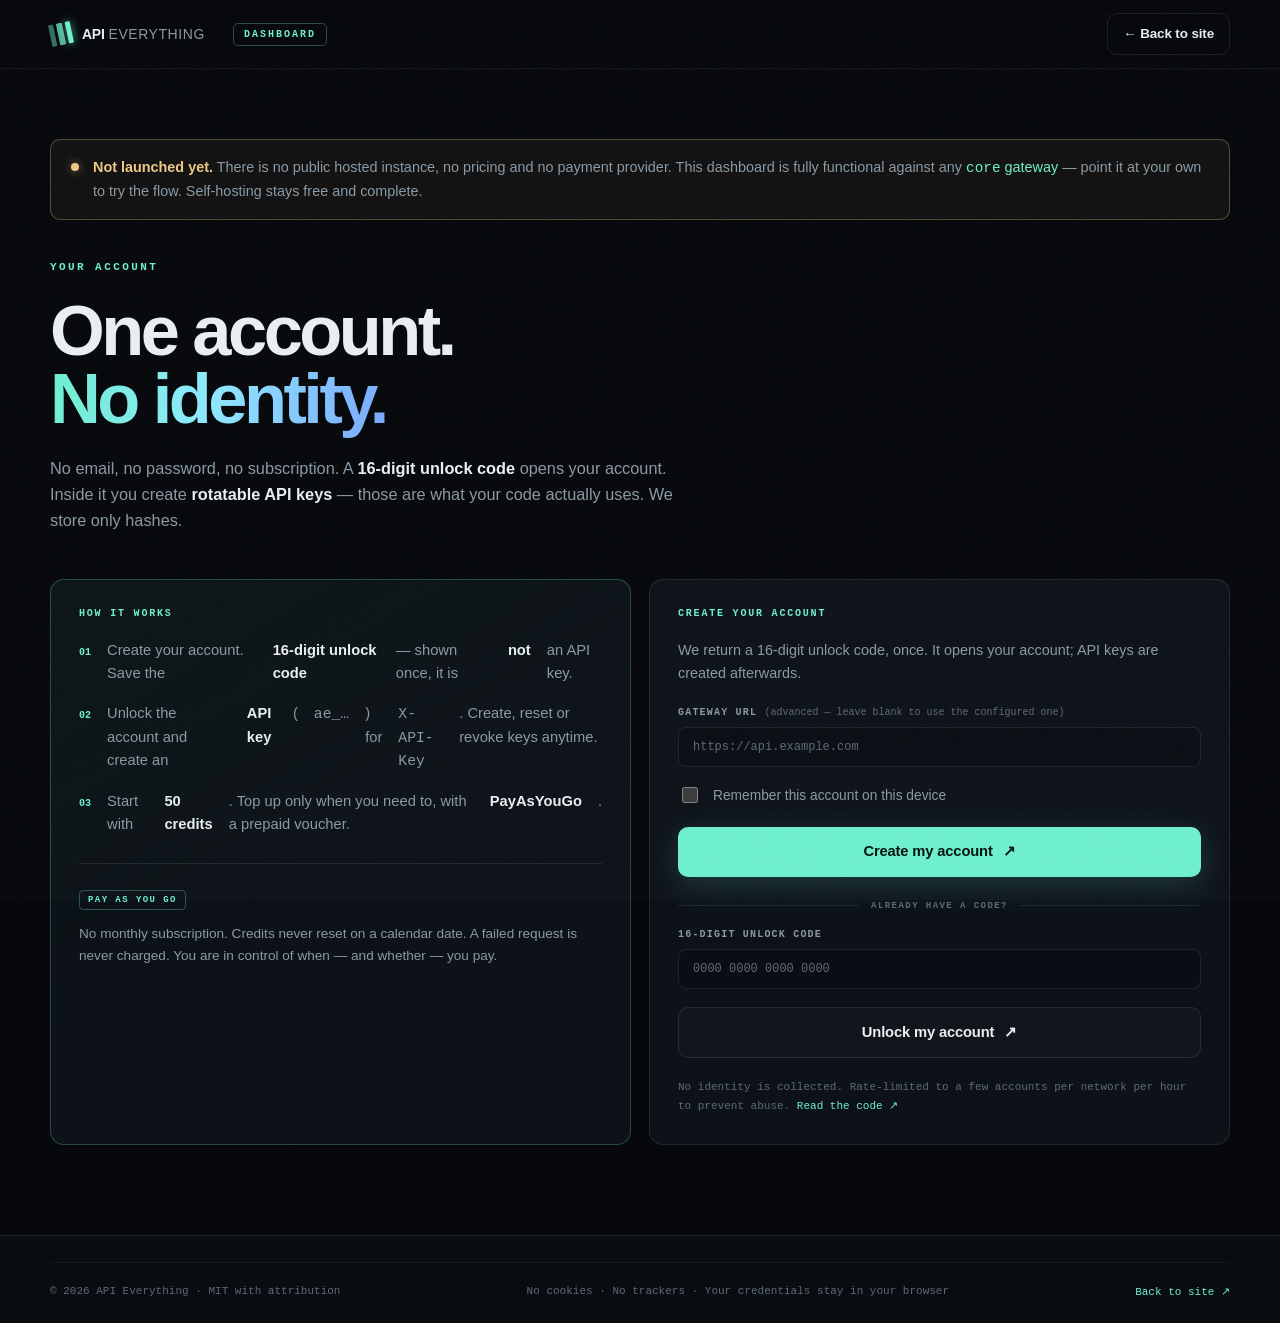
==== commit 2d9d5bd1: "feat(dashboard): account unlock code -> rotatable API keys - Four-step flow: create account -> save " ====
--- a/app.html
+++ b/app.html
@@ -4,7 +4,7 @@
 <meta charset="utf-8">
 <meta name="viewport" content="width=device-width, initial-scale=1">
 <title>Dashboard — API Everything</title>
-<meta name="description" content="Create your 16-digit API key, check your PayAsYouGo quota, connector status and add credits with a prepaid voucher. No subscription, no identity.">
+<meta name="description" content="Create your account with a 16-digit unlock code, then create rotatable API keys. Check your PayAsYouGo quota, connector status and add credits with a prepaid voucher. No subscription, no identity.">
 <meta name="theme-color" content="#06080b">
 <meta name="color-scheme" content="dark">
 <link rel="icon" type="image/svg+xml" href="assets/favicon.svg">
@@ -36,21 +36,21 @@
       </div>
     </div>
 
-    <!-- VIEW 1: intro / create a key -->
+    <!-- VIEW 1: intro / create or unlock an account -->
     <section class="view" id="viewIntro">
       <div class="view__head">
         <p class="kicker">YOUR ACCOUNT</p>
-        <h1 class="app-title">One key.<br><span class="grad">No account.</span></h1>
-        <p class="app-lede">No email, no password, no subscription. We create a 16-digit key and store only its <strong>hash</strong>. You save the key — we can't recover it, and we don't want to be able to.</p>
+        <h1 class="app-title">One account.<br><span class="grad">No identity.</span></h1>
+        <p class="app-lede">No email, no password, no subscription. A <strong>16-digit unlock code</strong> opens your account. Inside it you create <strong>rotatable API keys</strong> — those are what your code actually uses. We store only hashes.</p>
       </div>
 
       <div class="app-grid">
         <div class="panel panel--accent">
           <span class="panel__k">HOW IT WORKS</span>
           <ol class="steps">
-            <li><span>01</span> Create your key — shown <strong>once</strong>, save it somewhere safe.</li>
-            <li><span>02</span> Start with <strong>50 credits</strong>. No card, no trial, no expiry.</li>
-            <li><span>03</span> Top up only when you need to, with a prepaid voucher. <strong>PayAsYouGo</strong>.</li>
+            <li><span>01</span> Create your account. Save the <strong>16-digit unlock code</strong> — shown once, it is <strong>not</strong> an API key.</li>
+            <li><span>02</span> Unlock the account and create an <strong>API key</strong> (<code>ae_…</code>) for <code>X-API-Key</code>. Create, reset or revoke keys anytime.</li>
+            <li><span>03</span> Start with <strong>50 credits</strong>. Top up only when you need to, with a prepaid voucher. <strong>PayAsYouGo</strong>.</li>
           </ol>
           <div class="payg">
             <span class="payg__badge">PAY AS YOU GO</span>
@@ -59,33 +59,44 @@
         </div>
 
         <div class="panel">
-          <span class="panel__k">CREATE YOUR KEY</span>
-          <p class="panel__hint">Your key is generated by the gateway and returned once. We never see it again.</p>
+          <span class="panel__k">CREATE YOUR ACCOUNT</span>
+          <p class="panel__hint">We return a 16-digit unlock code, once. It opens your account; API keys are created afterwards.</p>
           <label class="field">
             <span>GATEWAY URL <em>(advanced — leave blank to use the configured one)</em></span>
             <input id="gatewayInput" type="url" placeholder="https://api.example.com" spellcheck="false" autocomplete="off">
           </label>
-          <label class="check"><input type="checkbox" id="rememberCheck"> <span>Remember this key on this device</span></label>
-          <button class="btn btn--primary btn--block" id="createBtn" type="button">Create my key <span aria-hidden="true">↗</span></button>
+          <label class="check"><input type="checkbox" id="rememberCheck"> <span>Remember this account on this device</span></label>
+          <button class="btn btn--primary btn--block" id="createBtn" type="button">Create my account <span aria-hidden="true">↗</span></button>
           <p class="panel__foot" id="introError" role="alert" hidden></p>
-          <p class="panel__fine">No identity is collected. Rate-limited to a few keys per network per hour to prevent abuse. <a href="https://github.com/apieverything/core" target="_blank" rel="noopener noreferrer">Read the code ↗</a></p>
-        </div>
-      </div>
-    </section>
-
-    <!-- VIEW 2: key reveal -->
+
+          <div class="or"><span>ALREADY HAVE A CODE?</span></div>
+          <label class="field">
+            <span>16-DIGIT UNLOCK CODE</span>
+            <input id="unlockInput" type="text" inputmode="numeric" pattern="[0-9]{16}" maxlength="19" placeholder="0000 0000 0000 0000" spellcheck="false" autocomplete="off">
+          </label>
+          <button class="btn btn--line btn--block" id="unlockBtn" type="button">Unlock my account <span aria-hidden="true">↗</span></button>
+          <p class="panel__foot" id="unlockError" role="alert" hidden></p>
+          <p class="panel__fine">No identity is collected. Rate-limited to a few accounts per network per hour to prevent abuse. <a href="https://github.com/apieverything/core" target="_blank" rel="noopener noreferrer">Read the code ↗</a></p>
+        </div>
+      </div>
+    </section>
+
+    <!-- VIEW 2: unlock code reveal -->
     <section class="view" id="viewKey" hidden>
       <div class="view__head">
         <p class="kicker">STEP 01 / SAVE IT</p>
-        <h1 class="app-title">This is the<br><span class="grad">only time</span> you'll see it.</h1>
-        <p class="app-lede">Copy it, download it, put it in your password manager. We store only a SHA-256 hash — there is no recovery, no reset, no support ticket that can bring it back.</p>
+        <h1 class="app-title">This opens<br><span class="grad">your account.</span></h1>
+        <p class="app-lede">This is the <strong>only time</strong> you'll see your 16-digit unlock code. Copy it, download it, put it in your password manager. We store only its SHA-256 hash — there is no recovery.</p>
       </div>
 
       <div class="keyreveal panel panel--accent">
-        <span class="panel__k">YOUR 16-DIGIT API KEY</span>
+        <span class="panel__k">YOUR 16-DIGIT UNLOCK CODE</span>
         <div class="keyreveal__num" id="keyValue" aria-live="polite">•••• •••• •••• ••••</div>
+        <div class="callout">
+          <strong>This is NOT an API key.</strong> Never paste it into <code>X-API-Key</code>, a script, a CI secret or a screenshot of your code. It only unlocks your account — where you create real API keys you can rotate.
+        </div>
         <div class="keyreveal__actions">
-          <button class="btn btn--primary" id="copyKeyBtn" type="button">Copy key</button>
+          <button class="btn btn--primary" id="copyKeyBtn" type="button">Copy code</button>
           <button class="btn btn--line" id="downloadKeyBtn" type="button">Download .txt</button>
         </div>
         <div class="keyreveal__meta">
@@ -97,19 +108,52 @@
 
       <label class="savecheck panel">
         <input type="checkbox" id="savedCheck">
-        <span><strong>I have saved this key.</strong> I understand it cannot be recovered.</span>
+        <span><strong>I have saved this unlock code.</strong> I understand it cannot be recovered and is not an API key.</span>
       </label>
-      <button class="btn btn--primary btn--block" id="enterBtn" type="button" disabled>Enter dashboard <span aria-hidden="true">↗</span></button>
-    </section>
-
-    <!-- VIEW 3: dashboard -->
+      <button class="btn btn--primary btn--block" id="enterBtn" type="button" disabled>Unlock my account <span aria-hidden="true">↗</span></button>
+      <p class="panel__foot" id="enterError" role="alert" hidden></p>
+    </section>
+
+    <!-- VIEW 3: API key reveal -->
+    <section class="view" id="viewApiKey" hidden>
+      <div class="view__head">
+        <p class="kicker">STEP 02 / YOUR API KEY</p>
+        <h1 class="app-title">Use this<br><span class="grad">in your code.</span></h1>
+        <p class="app-lede">This is your <strong>API key</strong>. Send it in <code>X-API-Key</code>. Unlike the unlock code, it is disposable: create more, reset it or revoke it from your dashboard without losing your credits or your account.</p>
+      </div>
+
+      <div class="keyreveal panel panel--accent">
+        <span class="panel__k">YOUR API KEY <em id="apiKeyReason">· first key</em></span>
+        <div class="keyreveal__num keyreveal__num--long" id="apiKeyValue" aria-live="polite">ae_••••••••••••••••</div>
+        <div class="callout callout--ok">
+          <strong>Shown once.</strong> Save it now — but don't panic if it leaks: create or reset a key anytime. Only this key stops working; your unlock code and your credits stay put.
+        </div>
+        <div class="keyreveal__actions">
+          <button class="btn btn--primary" id="copyApiKeyBtn" type="button">Copy API key</button>
+          <button class="btn btn--line" id="downloadApiKeyBtn" type="button">Download .txt</button>
+        </div>
+        <div class="keyreveal__meta">
+          <div><span>USED IN</span><strong>X-API-Key</strong></div>
+          <div><span>FORMAT</span><strong>ae_…</strong></div>
+          <div><span>ROTATABLE</span><strong>Yes</strong></div>
+        </div>
+      </div>
+
+      <label class="savecheck panel">
+        <input type="checkbox" id="apiKeySaved">
+        <span><strong>I have saved this API key.</strong> I know I can create or reset keys from the dashboard.</span>
+      </label>
+      <button class="btn btn--primary btn--block" id="apiKeyDoneBtn" type="button" disabled>Go to dashboard <span aria-hidden="true">↗</span></button>
+    </section>
+
+    <!-- VIEW 4: dashboard -->
     <section class="view" id="viewDash" hidden>
       <div class="view__head view__head--row">
         <div>
           <p class="kicker">YOUR DASHBOARD</p>
           <h1 class="app-title app-title--sm">Everything at a glance.</h1>
         </div>
-        <button class="btn btn--ghost" id="forgetBtn" type="button">Forget this key</button>
+        <button class="btn btn--ghost" id="forgetBtn" type="button">Forget this account</button>
       </div>
 
       <div class="dash-grid">
@@ -120,10 +164,24 @@
           <div class="quota__bar"><i id="creditsBar"></i></div>
           <p class="quota__note">PayAsYouGo — no monthly reset, no subscription, no auto-renew. You are charged only for successful requests.</p>
           <div class="quota__meta">
-            <div><span>KEY</span><strong id="maskedKey">•••• •••• •••• ••••</strong></div>
+            <div><span>UNLOCK CODE</span><strong id="maskedUnlock">•••• •••• •••• ••••</strong></div>
+            <div><span>ACTIVE API KEYS</span><strong id="activeKeysValue">—</strong></div>
             <div><span>RATE LIMIT</span><strong id="rateValue">— / min</strong></div>
+            <div><span>ACCOUNT</span><strong id="accountValue">—</strong></div>
           </div>
           <button class="btn btn--line btn--block" id="refreshBtn" type="button">Refresh ↻</button>
+        </div>
+
+        <!-- API keys -->
+        <div class="panel">
+          <span class="panel__k">API KEYS</span>
+          <p class="panel__hint">The credentials your code uses. Create several, reset a leaked one, revoke what you no longer use. Your credits belong to the account, not to a key.</p>
+          <div class="keyslist" id="keysList"><p class="muted">Checking…</p></div>
+          <div class="keysactions">
+            <button class="btn btn--primary" id="newKeyBtn" type="button">New API key</button>
+            <button class="btn btn--line" id="resetAllBtn" type="button">Reset all</button>
+          </div>
+          <p class="panel__foot" id="keysMsg" role="status" hidden></p>
         </div>
 
         <!-- Add quota -->
@@ -160,11 +218,12 @@
       </div>
 
       <div class="usagebox panel">
-        <span class="panel__k">USE YOUR KEY</span>
+        <span class="panel__k">USE YOUR API KEY</span>
         <pre><code><span class="c-dim">curl</span> <span class="c-str" id="usageCurl">"https://your-gateway/v1/instagram/kametolol/posts?limit=12"</span> \
-  -H <span class="c-str">"X-API-Key: •••• •••• •••• ••••"</span>
-<span class="c-dim">curl</span> <span class="c-str">"https://your-gateway/v1/usage"</span> -H <span class="c-str">"X-API-Key: •••• •••• •••• ••••"</span>
+  -H <span class="c-str">"X-API-Key: <span id="usageKey">ae_YOUR_API_KEY</span>"</span>
+<span class="c-dim">curl</span> <span class="c-str" id="usageCurl2">"https://your-gateway/v1/usage"</span> -H <span class="c-str">"X-API-Key: <span id="usageKey2">ae_YOUR_API_KEY</span>"</span>
 </code></pre>
+        <p class="panel__fine">Never put your 16-digit unlock code here. If this shows a placeholder, create a new API key above and copy it.</p>
         <button class="btn btn--line" id="copyCurlBtn" type="button">Copy example</button>
       </div>
     </section>
@@ -175,7 +234,7 @@
 <footer class="foot app-foot">
   <div class="wrap foot__bottom">
     <span>© <span id="year">2026</span> API Everything · MIT with attribution</span>
-    <span>No cookies · No trackers · Your key stays in your browser</span>
+    <span>No cookies · No trackers · Your credentials stay in your browser</span>
     <a href="index.html">Back to site ↗</a>
   </div>
 </footer>
--- a/assets/dashboard.css
+++ b/assets/dashboard.css
@@ -107,6 +107,41 @@
 .costs tr:last-child td { border-bottom: 0; }
 .costs td:last-child { text-align: right; font: 600 12px var(--mono); color: var(--accent); white-space: nowrap; }
 
+/* two-credential flow: unlock code -> API key */
+.callout {
+  border: 1px solid rgba(240,201,135,.3); background: rgba(240,201,135,.05);
+  color: var(--muted); font-size: .85rem; line-height: 1.6;
+  padding: 14px 16px; border-radius: 8px; margin-bottom: 22px;
+}
+.callout strong { color: var(--amber); }
+.callout--ok { border-color: rgba(110,240,207,.3); background: rgba(110,240,207,.05); }
+.callout--ok strong { color: var(--accent); }
+.callout code, .panel__hint code, .app-lede code {
+  color: var(--text); background: rgba(255,255,255,.06);
+  padding: 1px 5px; border-radius: 3px; font: 500 11px var(--mono);
+}
+.keyreveal__num--long { font-size: clamp(.95rem, 2.2vw, 1.35rem); letter-spacing: .04em; }
+.keyreveal .panel__k em { font-style: normal; color: var(--dim); letter-spacing: 0; text-transform: none; }
+#apiKeyDoneBtn { max-width: 720px; }
+.or {
+  display: flex; align-items: center; gap: 12px; margin: 24px 0 18px;
+  font: 600 9px var(--mono); letter-spacing: .16em; color: var(--dim);
+}
+.or::before, .or::after { content: ""; height: 1px; background: var(--line); flex: 1; }
+
+/* API key management */
+.keyslist { display: grid; margin-bottom: 18px; }
+.keysrow { display: grid; grid-template-columns: 12px 1fr auto; gap: 10px; align-items: center; padding: 12px 0; border-bottom: 1px solid var(--line-soft); }
+.keysrow:last-child { border-bottom: 0; }
+.keysrow__dot { width: 8px; height: 8px; border-radius: 50%; background: var(--accent); box-shadow: 0 0 10px rgba(110,240,207,.5); }
+.keysrow__dot.is-revoked { background: var(--dim); box-shadow: none; }
+.keysrow__main { min-width: 0; }
+.keysrow__name { font: 500 12px var(--mono); color: var(--text); display: block; }
+.keysrow__meta { font: 400 10px var(--mono); color: var(--dim); display: block; margin-top: 4px; word-break: break-all; }
+.keysrow__actions { display: flex; gap: 6px; }
+.keysrow__actions .btn--ghost { padding: 6px 10px; font-size: 10px; }
+.keysactions { display: flex; gap: 10px; flex-wrap: wrap; }
+
 .usagebox { margin-top: 18px; }
 .usagebox pre { margin: 0 0 18px; font-size: 11.5px; line-height: 2; overflow-x: auto; white-space: pre; }
 .usagebox code { color: var(--muted); }
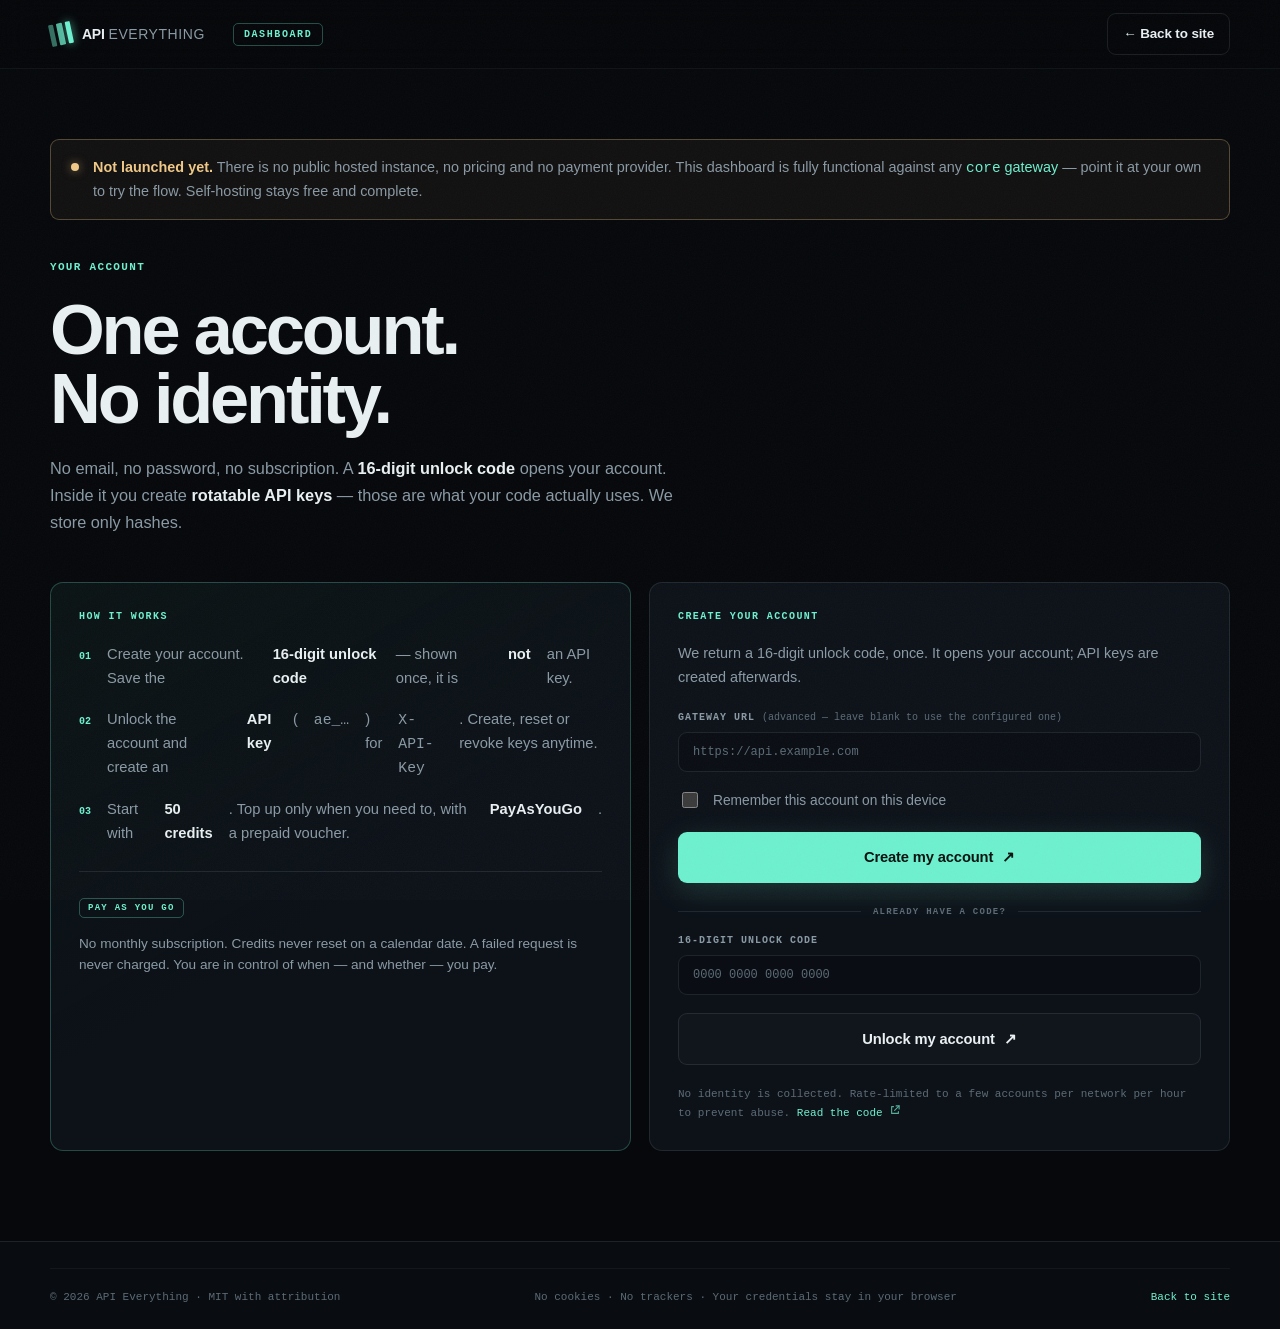
==== commit 98ba51ec: "feat(web): finish UI polish, add YouTube, Live API Playground and sandbox packs" ====
--- a/app.html
+++ b/app.html
@@ -40,7 +40,7 @@
     <section class="view" id="viewIntro">
       <div class="view__head">
         <p class="kicker">YOUR ACCOUNT</p>
-        <h1 class="app-title">One account.<br><span class="grad">No identity.</span></h1>
+        <h1 class="app-title">One account.<br>No identity.</h1>
         <p class="app-lede">No email, no password, no subscription. A <strong>16-digit unlock code</strong> opens your account. Inside it you create <strong>rotatable API keys</strong> — those are what your code actually uses. We store only hashes.</p>
       </div>
 
@@ -76,7 +76,7 @@
           </label>
           <button class="btn btn--line btn--block" id="unlockBtn" type="button">Unlock my account <span aria-hidden="true">↗</span></button>
           <p class="panel__foot" id="unlockError" role="alert" hidden></p>
-          <p class="panel__fine">No identity is collected. Rate-limited to a few accounts per network per hour to prevent abuse. <a href="https://github.com/apieverything/core" target="_blank" rel="noopener noreferrer">Read the code ↗</a></p>
+          <p class="panel__fine">No identity is collected. Rate-limited to a few accounts per network per hour to prevent abuse. <a href="https://github.com/apieverything/core" target="_blank" rel="noopener noreferrer">Read the code <svg class="ext" viewBox="0 0 16 16" fill="none" stroke="currentColor" stroke-width="1.5" stroke-linecap="round" stroke-linejoin="round" aria-hidden="true"><path d="M6 3.5H3.5v9h9V10"/><path d="M9.5 2.5h4v4"/><path d="M13.5 2.5 7.5 8.5"/></svg></a></p>
         </div>
       </div>
     </section>
@@ -85,7 +85,7 @@
     <section class="view" id="viewKey" hidden>
       <div class="view__head">
         <p class="kicker">STEP 01 / SAVE IT</p>
-        <h1 class="app-title">This opens<br><span class="grad">your account.</span></h1>
+        <h1 class="app-title">This opens<br>your account.</h1>
         <p class="app-lede">This is the <strong>only time</strong> you'll see your 16-digit unlock code. Copy it, download it, put it in your password manager. We store only its SHA-256 hash — there is no recovery.</p>
       </div>
 
@@ -118,7 +118,7 @@
     <section class="view" id="viewApiKey" hidden>
       <div class="view__head">
         <p class="kicker">STEP 02 / YOUR API KEY</p>
-        <h1 class="app-title">Use this<br><span class="grad">in your code.</span></h1>
+        <h1 class="app-title">Use this<br>in your code.</h1>
         <p class="app-lede">This is your <strong>API key</strong>. Send it in <code>X-API-Key</code>. Unlike the unlock code, it is disposable: create more, reset it or revoke it from your dashboard without losing your credits or your account.</p>
       </div>
 
@@ -184,36 +184,114 @@
           <p class="panel__foot" id="keysMsg" role="status" hidden></p>
         </div>
 
+        <!-- Live API Playground -->
+        <div class="panel panel--wide playground" id="playgroundPanel">
+          <div class="panel__head-row">
+            <span class="panel__k">LIVE PLAYGROUND <em class="panel__k-sub">· TRY AN API CALL</em></span>
+            <span class="pill pill--ok">X-API-Key · CORS live</span>
+          </div>
+          <p class="panel__hint">Run a real request against the configured gateway and inspect accounting headers, RAM cache state and normalized JSON in place.</p>
+
+          <div class="play-grid">
+            <div class="play-controls">
+              <label class="field">
+                <span>PRESET ENDPOINT</span>
+                <select id="playPreset">
+                  <option value="/v1/instagram/kametolol/posts?limit=2">Instagram — @kametolol posts (3 cr)</option>
+                  <option value="/v1/instagram/kametolol">Instagram — @kametolol profile (1 cr)</option>
+                  <option value="/v1/youtube/@mkbhd/posts?limit=2">YouTube — @mkbhd videos (2 cr)</option>
+                  <option value="/v1/youtube/search?q=open+source&amp;limit=3">YouTube — search videos (2 cr)</option>
+                  <option value="/v1/linkedin/jobs/search?keywords=python&amp;location=France&amp;limit=3">LinkedIn — job search (1 cr)</option>
+                  <option value="/v1/tiktok/khaby.lame">TikTok — @khaby.lame profile (1 cr)</option>
+                  <option value="/v1/usage">Gateway — /v1/usage (0 cr)</option>
+                </select>
+              </label>
+
+              <label class="field">
+                <span>REQUEST PATH <em>(editable — sent to your configured gateway)</em></span>
+                <input id="playPath" type="text" value="/v1/instagram/kametolol/posts?limit=2" spellcheck="false" autocomplete="off">
+              </label>
+
+              <label class="field">
+                <span>API KEY <em>(<code>X-API-Key</code> — rotatable <code>ae_…</code> key, never your unlock code)</em></span>
+                <input id="playApiKey" type="text" placeholder="ae_paste_or_create_an_api_key…" spellcheck="false" autocomplete="off">
+                <small class="field__hint" id="playKeyHint">Pre-filled when you mint a key in this session.</small>
+              </label>
+
+              <div class="play-actions">
+                <label class="check check--inline">
+                  <input type="checkbox" id="playNoCache">
+                  <span>Bypass cache (<code>Cache-Control: no-cache</code>)</span>
+                </label>
+                <button class="btn btn--primary" id="playSendBtn" type="button">Send request <span aria-hidden="true">→</span></button>
+              </div>
+              <p class="panel__foot" id="playError" role="alert" hidden></p>
+            </div>
+
+            <div class="play-console">
+              <div class="play-bar">
+                <span class="pill" id="playStatusPill">READY</span>
+                <span class="pill" id="playCachePill">CACHE: —</span>
+                <span class="pill" id="playCostPill">0 cr · uncharged</span>
+                <span class="play-latency" id="playLatency">— ms</span>
+                <button class="terminal__copy play-copy" id="playCopyBtn" type="button">Copy JSON</button>
+              </div>
+              <pre class="play-out" id="playOutput" aria-live="polite">{
+  "hint": "Select a preset or edit the path, then click Send request."
+}</pre>
+              <div class="play-foot">
+                <span id="playReqLine">GET /v1/instagram/kametolol/posts?limit=2</span>
+                <span id="playMetaFoot">failed or 4xx/5xx responses cost 0 cr</span>
+              </div>
+            </div>
+          </div>
+        </div>
+
         <!-- Add quota -->
         <div class="panel">
           <span class="panel__k">ADD QUOTA</span>
-          <p class="panel__hint">Redeem a prepaid voucher. No subscription, no recurring payment — you decide when to add credits.</p>
+          <p class="panel__hint">PayAsYouGo credits — no subscription, no calendar expiry, zero identity linked to billing.</p>
+
+          <!-- Revealed automatically when GET /v1/payments/packs reports enabled: true -->
+          <div class="packsbox" id="packsBox" hidden>
+            <div class="packs__head">
+              <span class="payg__badge" id="packsModeBadge">PAY AS YOU GO</span>
+              <span class="packs__sub">Zero subscription · zero identity</span>
+            </div>
+            <div class="packs__grid" id="packsGrid" role="radiogroup" aria-label="Credit packs"></div>
+            <button class="btn btn--primary btn--block" id="buyPackBtn" type="button">Buy pack <span aria-hidden="true">↗</span></button>
+            <div class="invoicebox" id="invoiceBox" hidden></div>
+            <div class="or"><span>OR REDEEM A VOUCHER</span></div>
+          </div>
+
           <label class="field">
             <span>VOUCHER CODE</span>
-            <input id="voucherInput" type="text" placeholder="paste your code" spellcheck="false" autocomplete="off">
+            <input id="voucherInput" type="text" placeholder="paste your code…" spellcheck="false" autocomplete="off">
           </label>
-          <button class="btn btn--primary btn--block" id="redeemBtn" type="button">Add credits</button>
+          <button class="btn btn--line btn--block" id="redeemBtn" type="button">Add credits</button>
           <p class="panel__foot" id="redeemMsg" role="status" hidden></p>
-          <div class="payg payg--tight">
+          <div class="payg payg--tight" id="noPaymentNotice">
             <span class="payg__badge">NO PAYMENT PROVIDER YET</span>
             <p>Voucher codes will be issued by the payment provider once the hosted service launches. The redemption flow is already live in the gateway — you can test it today with a code issued by your own <code>core</code> admin.</p>
           </div>
         </div>
 
-        <!-- API status -->
-        <div class="panel">
-          <span class="panel__k">API STATUS</span>
-          <p class="panel__hint">Live health of every connector behind the gateway.</p>
-          <div class="statuslist" id="statusList"><p class="muted">Checking…</p></div>
-          <p class="panel__fine" id="statusTime"></p>
-        </div>
-
-        <!-- Costs -->
-        <div class="panel">
-          <span class="panel__k">WHAT COSTS WHAT</span>
-          <p class="panel__hint">Weighted by the work done upstream.</p>
-          <table class="costs"><tbody id="costsBody"></tbody></table>
-          <p class="panel__fine">A 429, a 5xx, a 404 or an empty response costs <strong>nothing</strong>.</p>
+        <div class="dash-stack">
+          <!-- API status -->
+          <div class="panel">
+            <span class="panel__k">API STATUS</span>
+            <p class="panel__hint">Live health of every connector behind the gateway.</p>
+            <div class="statuslist" id="statusList"><p class="muted">Checking…</p></div>
+            <p class="panel__fine" id="statusTime"></p>
+          </div>
+
+          <!-- Costs -->
+          <div class="panel">
+            <span class="panel__k">WHAT COSTS WHAT</span>
+            <p class="panel__hint">Weighted by the work done upstream.</p>
+            <table class="costs"><tbody id="costsBody"></tbody></table>
+            <p class="panel__fine">A 429, a 5xx, a 404 or an empty response costs <strong>nothing</strong>.</p>
+          </div>
         </div>
       </div>
 
@@ -235,7 +313,7 @@
   <div class="wrap foot__bottom">
     <span>© <span id="year">2026</span> API Everything · MIT with attribution</span>
     <span>No cookies · No trackers · Your credentials stay in your browser</span>
-    <a href="index.html">Back to site ↗</a>
+    <a href="index.html">Back to site</a>
   </div>
 </footer>
 
--- a/assets/styles.css
+++ b/assets/styles.css
@@ -1,13 +1,20 @@
 /* ==========================================================================
    API Everything — static site
    No frameworks, no fonts, no external requests. Everything is local.
+
+   Identity: a control room. Turquoise phosphor on near-black, drawn from the
+   organization banner. The live terminal is the loud element; everything else
+   stays quiet and disciplined. Machine text (commands, routes, data) is mono;
+   human prose is the system sans. No decorative eyebrows, no gradient words.
    ========================================================================== */
 
 :root {
+  /* palette — banner-derived */
   --bg: #06080b;
   --bg-alt: #090c11;
   --panel: #0d1219;
   --panel-2: #111821;
+  --well: #0a0e14;
   --line: rgba(190, 220, 225, .11);
   --line-soft: rgba(190, 220, 225, .06);
   --text: #e9f0f2;
@@ -16,32 +23,50 @@
   --accent: #6ef0cf;
   --accent-2: #7aa8ff;
   --amber: #f0c987;
-  --radius: 14px;
+  --danger: #ff9a8f;
+
+  /* radius hierarchy — not one radius on everything */
+  --r-xs: 5px;   /* badges, chips, method tags */
+  --r-sm: 9px;   /* buttons, inputs */
+  --r-md: 13px;  /* cards, panels */
+  --r-lg: 18px;  /* terminal, keycard, hero banner */
+
+  /* motion — strong custom curves, UI stays under 300ms */
+  --ease-out: cubic-bezier(.23, 1, .32, 1);
+  --ease-in-out: cubic-bezier(.77, 0, .175, 1);
+
   --mono: "SFMono-Regular", "JetBrains Mono", "Fira Code", Menlo, Consolas, ui-monospace, monospace;
   --sans: Inter, -apple-system, BlinkMacSystemFont, "Segoe UI", Roboto, Helvetica, Arial, sans-serif;
+  --serif: Georgia, "Times New Roman", serif;
   --wrap: 1180px;
 }
 
 * { box-sizing: border-box; }
 /* Author `display` rules override the UA [hidden] rule — make it explicit. */
 [hidden] { display: none !important; }
-html { scroll-behavior: smooth; scroll-padding-top: 96px; overflow-x: clip; -webkit-text-size-adjust: 100%; }
+html {
+  scroll-behavior: smooth; scroll-padding-top: 96px; overflow-x: clip;
+  -webkit-text-size-adjust: 100%; color-scheme: dark;
+}
 body {
   margin: 0;
   background: var(--bg);
   color: var(--text);
   font-family: var(--sans);
   font-size: 16px;
-  line-height: 1.6;
+  line-height: 1.65;
   -webkit-font-smoothing: antialiased;
   overflow-x: clip;
+  -webkit-tap-highlight-color: transparent;
 }
 ::selection { background: rgba(110, 240, 207, .28); color: #fff; }
-a { color: inherit; text-decoration: none; }
-button { font: inherit; color: inherit; background: none; border: 0; cursor: pointer; }
+a { color: inherit; text-decoration: none; touch-action: manipulation; }
+button { font: inherit; color: inherit; background: none; border: 0; cursor: pointer; touch-action: manipulation; }
 img { max-width: 100%; display: block; }
 pre, code { font-family: var(--mono); }
 :focus-visible { outline: 2px solid var(--accent); outline-offset: 3px; border-radius: 3px; }
+h1, h2, h3 { text-wrap: balance; }
+p { text-wrap: pretty; }
 
 .wrap { width: min(var(--wrap), calc(100% - 48px)); margin-inline: auto; }
 .mono { font-family: var(--mono); }
@@ -49,258 +74,279 @@
 .skip { position: absolute; left: -9999px; top: 0; z-index: 100; background: var(--accent); color: #04120e; padding: 10px 16px; font: 600 13px var(--mono); }
 .skip:focus { left: 16px; top: 16px; }
 
+/* CRT grain — a single fixed texture, barely there */
 .grain {
-  position: fixed; inset: 0; z-index: 60; pointer-events: none; opacity: .035;
+  position: fixed; inset: 0; z-index: 60; pointer-events: none; opacity: .03;
   background-image: url("data:image/svg+xml,%3Csvg xmlns='http://www.w3.org/2000/svg' width='180' height='180'%3E%3Cfilter id='n'%3E%3CfeTurbulence type='fractalNoise' baseFrequency='.85' numOctaves='3'/%3E%3C/filter%3E%3Crect width='100%25' height='100%25' filter='url(%23n)'/%3E%3C/svg%3E");
 }
 
+/* external-link icon — only on links that leave the site */
+.ext { width: 12px; height: 12px; flex: none; opacity: .7; transition: opacity .18s var(--ease-out), transform .18s var(--ease-out); }
+a:hover .ext { opacity: 1; transform: translate(1px, -1px); }
+
 /* ---------- shared type ---------- */
-.kicker, .eyebrow {
-  font: 600 11px/1.4 var(--mono); letter-spacing: .22em; text-transform: uppercase;
-  color: var(--accent); margin: 0 0 22px;
-}
-.eyebrow { color: var(--muted); display: flex; align-items: center; gap: 10px; }
-.eyebrow .dot { width: 7px; height: 7px; border-radius: 50%; background: var(--accent); box-shadow: 0 0 12px var(--accent); flex: none; }
-.sec__head { max-width: 780px; margin-bottom: 64px; }
+.sec__head { max-width: 780px; margin-bottom: 60px; }
 .sec__title {
-  font-size: clamp(2.6rem, 5.6vw, 5rem); line-height: .98; letter-spacing: -.048em;
-  font-weight: 700; margin: 0 0 24px;
-}
-.sec__lede { color: var(--muted); font-size: 1.06rem; max-width: 650px; margin: 0; }
-.section { padding: 130px 0; position: relative; }
+  font-size: clamp(2.3rem, 4.8vw, 4.2rem); line-height: 1.02; letter-spacing: -.04em;
+  font-weight: 700; margin: 0 0 22px;
+}
+.sec__title .muted { color: var(--dim); }
+.sec__lede { color: var(--muted); font-size: 1.06rem; max-width: 620px; margin: 0; }
+.section { padding: 110px 0; position: relative; }
 .section--alt { background: var(--bg-alt); border-block: 1px solid var(--line-soft); }
 /* Keep anchor targets clear of the sticky navigation. */
 section[id], .finale { scroll-margin-top: 92px; }
 
-.grad {
-  background: linear-gradient(100deg, var(--accent) 0%, #8fe9ff 48%, var(--accent-2) 100%);
-  -webkit-background-clip: text; background-clip: text; color: transparent;
-}
-
 /* ---------- buttons ---------- */
 .btn {
-  display: inline-flex; align-items: center; gap: 10px; justify-content: center;
-  padding: 13px 22px; border-radius: 10px; font-size: .92rem; font-weight: 600;
-  letter-spacing: -.01em; transition: transform .2s ease, box-shadow .2s ease, background .2s ease, border-color .2s ease;
-  white-space: nowrap;
-}
-.btn:hover { transform: translateY(-2px); }
-.btn--primary {
-  background: var(--accent); color: #04120e; box-shadow: 0 8px 30px rgba(110, 240, 207, .18);
-}
-.btn--primary:hover { box-shadow: 0 12px 40px rgba(110, 240, 207, .32); }
-.btn--line { border: 1px solid var(--line); color: var(--text); background: rgba(255,255,255,.02); }
-.btn--line:hover { border-color: rgba(110,240,207,.5); background: rgba(110,240,207,.05); }
+  display: inline-flex; align-items: center; gap: 9px; justify-content: center;
+  padding: 13px 22px; border-radius: var(--r-sm); font-size: .92rem; font-weight: 600;
+  letter-spacing: -.01em; white-space: nowrap;
+  transition: transform .16s var(--ease-out), box-shadow .2s var(--ease-out), background .2s var(--ease-out), border-color .2s var(--ease-out), color .2s var(--ease-out);
+}
+.btn:active { transform: scale(.97); }
+.btn--primary { background: var(--accent); color: #04120e; box-shadow: 0 8px 30px rgba(110, 240, 207, .16); }
+.btn--line { border: 1px solid var(--line); color: var(--text); background: rgba(255, 255, 255, .02); }
 .btn--ghost { border: 1px solid var(--line); padding: 9px 15px; font-size: .84rem; }
-.btn--ghost:hover { border-color: rgba(110,240,207,.5); }
+@media (hover: hover) and (pointer: fine) {
+  .btn:hover { transform: translateY(-1px); }
+  .btn--primary:hover { box-shadow: 0 12px 40px rgba(110, 240, 207, .3); }
+  .btn--line:hover { border-color: rgba(110, 240, 207, .5); background: rgba(110, 240, 207, .05); }
+  .btn--ghost:hover { border-color: rgba(110, 240, 207, .5); }
+}
 
 /* ---------- nav ---------- */
-.nav { position: sticky; top: 0; z-index: 50; backdrop-filter: blur(14px); background: rgba(6,8,11,.72); border-bottom: 1px solid var(--line-soft); }
+.nav { position: sticky; top: 0; z-index: 50; backdrop-filter: blur(14px); background: rgba(6, 8, 11, .72); border-bottom: 1px solid var(--line-soft); }
 .nav__inner { height: 68px; display: flex; align-items: center; gap: 28px; }
 .brand { display: inline-flex; align-items: center; gap: 10px; flex: none; }
 .brand__mark { width: 22px; height: 22px; display: grid; grid-template-columns: repeat(3, 1fr); gap: 3px; transform: rotate(-12deg); }
 .brand__mark i { background: var(--accent); border-radius: 1px; display: block; }
 .brand__mark i:nth-child(1) { opacity: .45; }
 .brand__mark i:nth-child(2) { opacity: .75; }
-.brand__mark i:nth-child(3) { opacity: 1; box-shadow: 0 0 10px rgba(110,240,207,.7); }
+.brand__mark i:nth-child(3) { opacity: 1; box-shadow: 0 0 10px rgba(110, 240, 207, .7); }
 .brand__word { font: 700 14px/1 var(--sans); letter-spacing: -.02em; }
 .brand__thin { font-weight: 400; color: var(--muted); letter-spacing: .04em; margin-left: 4px; }
 .nav__links { display: flex; gap: 30px; margin-left: auto; }
-.nav__links a { font-size: .87rem; color: var(--muted); position: relative; transition: color .2s; }
-.nav__links a:hover, .nav__links a.is-active { color: var(--text); }
-.nav__links a::after { content: ""; position: absolute; left: 0; right: 100%; bottom: -6px; height: 1px; background: var(--accent); transition: right .25s ease; }
-.nav__links a:hover::after, .nav__links a.is-active::after { right: 0; }
+.nav__links a { font-size: .87rem; color: var(--muted); position: relative; transition: color .2s var(--ease-out); }
+.nav__links a::after { content: ""; position: absolute; left: 0; right: 100%; bottom: -6px; height: 1px; background: var(--accent); transition: right .25s var(--ease-out); }
+@media (hover: hover) and (pointer: fine) {
+  .nav__links a:hover { color: var(--text); }
+  .nav__links a:hover::after { right: 0; }
+}
+.nav__links a.is-active { color: var(--text); }
+.nav__links a.is-active::after { right: 0; }
 .nav__burger { display: none; width: 34px; height: 34px; flex-direction: column; justify-content: center; gap: 6px; }
-.nav__burger span { display: block; height: 1px; width: 22px; background: var(--text); transition: transform .25s; }
+.nav__burger span { display: block; height: 1px; width: 22px; background: var(--text); transition: transform .25s var(--ease-out); }
 
 /* ---------- hero ---------- */
-.hero { position: relative; padding: 96px 0 0; overflow: hidden; }
+.hero { position: relative; padding: 44px 0 0; overflow: hidden; }
 .hero__glow {
-  position: absolute; width: 900px; height: 700px; top: -280px; right: -180px; pointer-events: none;
-  background: radial-gradient(ellipse at center, rgba(60, 200, 175, .16), rgba(70, 120, 200, .07) 45%, transparent 72%);
+  position: absolute; width: 900px; height: 700px; top: -320px; right: -200px; pointer-events: none;
+  background: radial-gradient(ellipse at center, rgba(60, 200, 175, .13), rgba(70, 120, 200, .05) 45%, transparent 72%);
   filter: blur(20px);
 }
 .hero__grid {
-  position: absolute; inset: 0 0 auto; height: 720px; pointer-events: none; opacity: .5;
+  position: absolute; inset: 0 0 auto; height: 680px; pointer-events: none; opacity: .32;
   background-image: linear-gradient(var(--line-soft) 1px, transparent 1px), linear-gradient(90deg, var(--line-soft) 1px, transparent 1px);
   background-size: 58px 58px;
   mask-image: radial-gradient(ellipse 80% 70% at 60% 20%, #000 20%, transparent 80%);
 }
-.hero__inner { display: grid; grid-template-columns: 1fr 1fr; gap: 64px; align-items: center; position: relative; }
-.hero__copy { padding-bottom: 20px; }
+.hero__inner { display: grid; grid-template-columns: 1.02fr .98fr; gap: 56px; align-items: center; position: relative; }
+.hero__copy { padding-bottom: 4px; }
 .hero__title {
-  font-size: clamp(3.3rem, 7vw, 6.6rem); line-height: .93; letter-spacing: -.055em;
-  font-weight: 700; margin: 0 0 30px;
-}
-.hero__lede { color: var(--muted); font-size: 1.1rem; max-width: 500px; margin: 0 0 34px; }
-.hero__lede em { color: var(--text); font-style: normal; border-bottom: 1px dashed rgba(110,240,207,.5); }
+  font-size: clamp(2.6rem, 5vw, 4.6rem); line-height: 1.02; letter-spacing: -.042em;
+  font-weight: 700; margin: 0 0 24px;
+}
+.hero__lede { color: var(--muted); font-size: 1.06rem; max-width: 470px; margin: 0 0 28px; }
+.hero__lede em { color: var(--text); font-style: normal; border-bottom: 1px dashed rgba(110, 240, 207, .5); }
 .hero__actions { display: flex; gap: 12px; flex-wrap: wrap; }
-.hero__note { font: 400 12px/1.6 var(--mono); color: var(--dim); margin: 26px 0 0; }
+.hero__note { font: 400 12px/1.6 var(--mono); color: var(--dim); margin: 22px 0 0; }
 .hero__note .mono { color: var(--accent); }
 
-/* ---------- terminal ---------- */
+/* fact chips — encode real attributes, not a decorative eyebrow */
+.hero__tags { display: flex; gap: 8px; flex-wrap: wrap; margin: 0 0 22px; }
+.tag {
+  font: 500 11px/1 var(--mono); letter-spacing: .02em; color: var(--muted);
+  border: 1px solid var(--line); border-radius: 100px; padding: 6px 12px;
+  display: inline-flex; align-items: center; gap: 7px;
+}
+.tag i { width: 6px; height: 6px; border-radius: 50%; background: var(--accent); box-shadow: 0 0 8px rgba(110, 240, 207, .7); flex: none; }
+
+/* one orchestrated entrance — the hero only, then the page is just there */
+.hero__copy > * { opacity: 0; animation: rise .6s var(--ease-out) forwards; }
+.hero__copy > *:nth-child(1) { animation-delay: .04s; }
+.hero__copy > *:nth-child(2) { animation-delay: .1s; }
+.hero__copy > *:nth-child(3) { animation-delay: .16s; }
+.hero__copy > *:nth-child(4) { animation-delay: .22s; }
+.hero__copy > *:nth-child(5) { animation-delay: .28s; }
+.hero .terminal { opacity: 0; animation: rise .7s var(--ease-out) .2s forwards; }
+@keyframes rise { from { opacity: 0; transform: translateY(14px); } to { opacity: 1; transform: none; } }
+
+/* ---------- terminal — the memorable element ---------- */
 .terminal {
   background: linear-gradient(160deg, #0e151d, #0a0f15); border: 1px solid var(--line);
-  border-radius: var(--radius); box-shadow: 0 30px 80px rgba(0,0,0,.55), 0 0 0 1px rgba(110,240,207,.04) inset;
+  border-radius: var(--r-lg); box-shadow: 0 30px 80px rgba(0, 0, 0, .55), 0 0 0 1px rgba(110, 240, 207, .04) inset;
   overflow: hidden; position: relative;
 }
-.terminal::before { content: ""; position: absolute; inset: 0; pointer-events: none; background: linear-gradient(transparent 50%, rgba(0,0,0,.16) 50%); background-size: 100% 4px; opacity: .35; }
-.terminal__bar { display: flex; align-items: center; gap: 14px; padding: 12px 16px; border-bottom: 1px solid var(--line-soft); background: rgba(255,255,255,.015); }
+.terminal::before { content: ""; position: absolute; inset: 0; pointer-events: none; background: linear-gradient(transparent 50%, rgba(0, 0, 0, .16) 50%); background-size: 100% 4px; opacity: .35; }
+.terminal__bar { display: flex; align-items: center; gap: 14px; padding: 12px 16px; border-bottom: 1px solid var(--line-soft); background: rgba(255, 255, 255, .015); }
 .terminal__dots { display: inline-flex; gap: 6px; }
 .terminal__dots i { width: 9px; height: 9px; border-radius: 50%; background: #2c3842; }
 .terminal__dots i:first-child { background: #4a5a62; }
 .terminal__title { font: 500 11px var(--mono); color: var(--dim); letter-spacing: .06em; }
-.terminal__copy { margin-left: auto; font: 500 10px var(--mono); letter-spacing: .1em; text-transform: uppercase; color: var(--muted); border: 1px solid var(--line); padding: 4px 9px; border-radius: 5px; transition: .2s; }
-.terminal__copy:hover { color: var(--accent); border-color: rgba(110,240,207,.45); }
-.terminal__copy.is-done { color: var(--accent); border-color: rgba(110,240,207,.45); }
-.terminal__body { padding: 20px 20px 10px; min-height: 340px; }
+.terminal__copy { margin-left: auto; font: 500 10px var(--mono); letter-spacing: .1em; text-transform: uppercase; color: var(--muted); border: 1px solid var(--line); padding: 4px 9px; border-radius: var(--r-xs); transition: color .18s var(--ease-out), border-color .18s var(--ease-out); }
+.terminal__copy:active { transform: scale(.96); }
+@media (hover: hover) and (pointer: fine) { .terminal__copy:hover { color: var(--accent); border-color: rgba(110, 240, 207, .45); } }
+.terminal__copy.is-done { color: var(--accent); border-color: rgba(110, 240, 207, .45); }
+.terminal__body { padding: 18px 20px 8px; min-height: 280px; }
 .terminal__prompt { font: 400 12.5px/1.8 var(--mono); color: var(--text); white-space: nowrap; overflow: hidden; text-overflow: ellipsis; }
 .prompt__user { color: var(--accent); }
 .prompt__sep { color: var(--dim); margin-right: 6px; }
 .typed { color: #cfdee4; }
 .caret { display: inline-block; width: 7px; height: 15px; background: var(--accent); vertical-align: -3px; margin-left: 2px; animation: blink 1s step-end infinite; }
 @keyframes blink { 50% { opacity: 0; } }
-.terminal__out { margin: 16px 0 0; font-size: 11.5px; line-height: 1.65; white-space: pre-wrap; word-break: break-word; color: var(--muted); max-height: 260px; overflow: auto; scrollbar-width: thin; opacity: 0; transform: translateY(6px); transition: opacity .35s ease, transform .35s ease; }
+.terminal__out { margin: 14px 0 0; font-size: 11.5px; line-height: 1.65; white-space: pre-wrap; word-break: break-word; color: var(--muted); max-height: 220px; overflow: auto; scrollbar-width: thin; opacity: 0; transform: translateY(6px); transition: opacity .35s var(--ease-out), transform .35s var(--ease-out); }
 .terminal__out.is-in { opacity: 1; transform: none; }
-.terminal__foot { display: flex; align-items: center; justify-content: space-between; gap: 10px; padding: 11px 16px; border-top: 1px solid var(--line-soft); background: rgba(255,255,255,.012); }
-.terminal__tabs { display: flex; gap: 4px; }
-.terminal__tabs button { font: 500 10.5px var(--mono); color: var(--dim); padding: 5px 10px; border-radius: 5px; transition: .2s; }
-.terminal__tabs button:hover { color: var(--muted); }
-.terminal__tabs button[aria-selected="true"] { color: var(--accent); background: rgba(110,240,207,.08); }
+.terminal__foot { display: flex; align-items: center; justify-content: space-between; gap: 8px 10px; flex-wrap: wrap; padding: 11px 16px; border-top: 1px solid var(--line-soft); background: rgba(255, 255, 255, .012); }
+.terminal__tabs { display: flex; gap: 4px; flex-wrap: wrap; }
+.terminal__tabs button { font: 500 10.5px var(--mono); color: var(--dim); padding: 5px 10px; border-radius: var(--r-xs); transition: color .18s var(--ease-out), background .18s var(--ease-out); }
+.terminal__tabs button:active { transform: scale(.96); }
+@media (hover: hover) and (pointer: fine) { .terminal__tabs button:hover { color: var(--muted); } }
+.terminal__tabs button[aria-selected="true"] { color: var(--accent); background: rgba(110, 240, 207, .08); }
 .terminal__status { font: 500 10px var(--mono); color: var(--dim); letter-spacing: .08em; display: inline-flex; align-items: center; gap: 7px; }
-.pulse { width: 6px; height: 6px; border-radius: 50%; background: var(--accent); box-shadow: 0 0 0 0 rgba(110,240,207,.6); animation: pulse 2s infinite; }
-@keyframes pulse { 70% { box-shadow: 0 0 0 7px rgba(110,240,207,0); } 100% { box-shadow: 0 0 0 0 rgba(110,240,207,0); } }
+.pulse { width: 6px; height: 6px; border-radius: 50%; background: var(--accent); box-shadow: 0 0 0 0 rgba(110, 240, 207, .6); animation: pulse 2s infinite; }
+@keyframes pulse { 70% { box-shadow: 0 0 0 7px rgba(110, 240, 207, 0); } 100% { box-shadow: 0 0 0 0 rgba(110, 240, 207, 0); } }
 
 /* json highlighting */
 .j-key { color: var(--accent-2); }
 .j-str { color: #a8e6c8; }
-.j-num { color: var(--amber); }
+.j-num { color: var(--amber); font-variant-numeric: tabular-nums; }
 .j-bool { color: #d69bff; }
 .j-null { color: var(--dim); }
 .j-punc { color: var(--dim); }
 
 /* ---------- stats ---------- */
-.stats { display: grid; grid-template-columns: repeat(4, 1fr); gap: 1px; margin-top: 44px; background: var(--line-soft); border: 1px solid var(--line-soft); border-radius: var(--radius); overflow: hidden; }
-.stat { background: var(--bg); padding: 26px 28px; display: flex; flex-direction: column; gap: 4px; }
-.stat strong { font-size: 2.1rem; font-weight: 700; letter-spacing: -.05em; line-height: 1; color: var(--text); }
+.stats { display: grid; grid-template-columns: repeat(4, 1fr); gap: 1px; margin-top: 40px; background: var(--line-soft); border: 1px solid var(--line-soft); border-radius: var(--r-md); overflow: hidden; }
+.stat { background: var(--bg); padding: 22px 26px; display: flex; flex-direction: column; gap: 4px; }
+.stat strong { font-size: 1.9rem; font-weight: 700; letter-spacing: -.05em; line-height: 1; color: var(--text); font-variant-numeric: tabular-nums; }
 .stat__word { font-size: 1.7rem; letter-spacing: -.02em; }
-.stat span { font: 500 11px var(--mono); color: var(--dim); letter-spacing: .1em; text-transform: uppercase; }
-
-/* ---------- ticker ---------- */
-.ticker { margin-top: 90px; border-block: 1px solid var(--line-soft); overflow: hidden; background: var(--bg-alt); padding: 15px 0; }
-.ticker__track { display: flex; width: max-content; gap: 40px; animation: scroll 46s linear infinite; font: 500 11px var(--mono); letter-spacing: .18em; color: var(--dim); text-transform: uppercase; white-space: nowrap; }
+.stat span { font: 500 11px var(--mono); color: var(--dim); letter-spacing: .06em; }
+
+/* ---------- contract strip (static, not a marquee) ---------- */
+.ticker { margin-top: 72px; border-block: 1px solid var(--line-soft); overflow: hidden; background: var(--bg-alt); padding: 16px 0; }
+.ticker__track { display: flex; width: max-content; gap: 40px; font: 500 11px var(--mono); letter-spacing: .14em; color: var(--dim); white-space: nowrap; mask-image: linear-gradient(90deg, transparent, #000 8%, #000 92%, transparent); }
 .ticker__track span { padding-right: 40px; }
-@keyframes scroll { to { transform: translateX(-50%); } }
-
-/* ---------- cards ---------- */
+
+/* ---------- cards (the problem) ---------- */
 .cards { display: grid; grid-template-columns: repeat(3, 1fr); gap: 18px; }
 .card {
-  background: linear-gradient(165deg, var(--panel), #0a0e13); border: 1px solid var(--line);
-  border-radius: var(--radius); padding: 30px 28px 26px; position: relative; overflow: hidden;
-  transition: transform .3s ease, border-color .3s ease;
-}
-.card:hover { transform: translateY(-5px); border-color: rgba(110,240,207,.28); }
-.card::after { content: ""; position: absolute; top: -60px; right: -60px; width: 160px; height: 160px; background: radial-gradient(circle, rgba(110,240,207,.09), transparent 70%); pointer-events: none; }
-.card__num { font: 500 11px var(--mono); color: var(--dim); letter-spacing: .16em; }
-.card__icon { font-size: 1.8rem; color: var(--accent); margin: 26px 0 16px; line-height: 1; opacity: .85; }
+  background: var(--panel); border: 1px solid var(--line);
+  border-radius: var(--r-md); padding: 30px 28px 26px; position: relative;
+  transition: border-color .25s var(--ease-out);
+}
+@media (hover: hover) and (pointer: fine) { .card:hover { border-color: rgba(110, 240, 207, .28); } }
+.card__icon { width: 26px; height: 26px; color: var(--accent); margin: 0 0 20px; display: block; }
+.card__icon svg { width: 100%; height: 100%; display: block; }
 .card h3 { font-size: 1.22rem; margin: 0 0 12px; letter-spacing: -.025em; }
 .card p { color: var(--muted); font-size: .93rem; margin: 0 0 24px; min-height: 76px; }
-.card__tag { font: 500 10px var(--mono); letter-spacing: .12em; text-transform: uppercase; color: var(--dim); border-top: 1px solid var(--line-soft); padding-top: 14px; display: block; }
-
-.pull { margin-top: 90px; border-left: 2px solid var(--accent); padding: 8px 0 8px 40px; position: relative; max-width: 860px; }
-.pull__quote { position: absolute; left: 34px; top: -26px; font-size: 5rem; color: rgba(110,240,207,.22); line-height: 1; font-family: Georgia, serif; }
+.card__tag { font: 500 11px var(--mono); letter-spacing: .02em; color: var(--dim); border-top: 1px solid var(--line-soft); padding-top: 14px; display: block; }
+
+.pull { margin-top: 88px; border-left: 2px solid var(--accent); padding: 8px 0 8px 40px; position: relative; max-width: 860px; }
+.pull__quote { position: absolute; left: 34px; top: -26px; font-size: 5rem; color: rgba(110, 240, 207, .22); line-height: 1; font-family: var(--serif); }
 .pull blockquote { margin: 0; font-size: clamp(1.3rem, 2.6vw, 2.1rem); line-height: 1.35; letter-spacing: -.03em; font-weight: 600; }
-.pull__by { display: block; margin-top: 18px; font: 500 11px var(--mono); color: var(--dim); letter-spacing: .14em; text-transform: uppercase; }
+.pull__by { display: block; margin-top: 18px; font: 500 11px var(--mono); color: var(--dim); letter-spacing: .04em; }
 
 /* ---------- explorer ---------- */
 .explorer { display: grid; grid-template-columns: .9fr 1.1fr; gap: 20px; align-items: stretch; }
 .explorer__list { display: flex; flex-direction: column; gap: 10px; }
 .conn {
   display: flex; align-items: flex-start; gap: 18px; text-align: left; width: 100%;
-  background: var(--panel); border: 1px solid var(--line); border-radius: var(--radius);
-  padding: 22px 22px; transition: .25s ease; position: relative; overflow: hidden;
-}
-.conn:hover { border-color: rgba(110,240,207,.3); background: var(--panel-2); }
-.conn.is-active { border-color: rgba(110,240,207,.55); background: linear-gradient(120deg, rgba(110,240,207,.07), var(--panel)); box-shadow: 0 0 0 1px rgba(110,240,207,.08) inset; }
+  background: var(--panel); border: 1px solid var(--line); border-radius: var(--r-md);
+  padding: 22px; transition: border-color .2s var(--ease-out), background .2s var(--ease-out); position: relative; overflow: hidden;
+}
+.conn:active { transform: scale(.99); }
+@media (hover: hover) and (pointer: fine) { .conn:hover { border-color: rgba(110, 240, 207, .3); background: var(--panel-2); } }
+.conn.is-active { border-color: rgba(110, 240, 207, .55); background: linear-gradient(120deg, rgba(110, 240, 207, .07), var(--panel)); box-shadow: 0 0 0 1px rgba(110, 240, 207, .08) inset; }
 .conn.is-active::before { content: ""; position: absolute; left: 0; top: 0; bottom: 0; width: 2px; background: var(--accent); }
-.conn__idx { font: 500 11px var(--mono); color: var(--dim); padding-top: 4px; }
 .conn__body { display: flex; flex-direction: column; gap: 6px; flex: 1; min-width: 0; }
 .conn__name { font-size: 1.12rem; font-weight: 700; letter-spacing: -.025em; display: flex; align-items: center; gap: 10px; flex-wrap: wrap; }
 .conn__desc { color: var(--muted); font-size: .88rem; }
 .conn__route { color: var(--accent); font-size: 11px; opacity: .85; overflow: hidden; text-overflow: ellipsis; white-space: nowrap; }
-.conn__arrow { color: var(--dim); font-size: 1.1rem; padding-top: 2px; transition: transform .25s, color .25s; }
+.conn__arrow { color: var(--dim); font-size: 1.1rem; padding-top: 2px; transition: transform .2s var(--ease-out), color .2s var(--ease-out); }
 .conn.is-active .conn__arrow { color: var(--accent); transform: translateX(4px); }
-.badge { font: 600 9px var(--mono); letter-spacing: .12em; padding: 3px 7px; border-radius: 4px; border: 1px solid; }
-.badge--ok { color: var(--accent); border-color: rgba(110,240,207,.35); background: rgba(110,240,207,.07); }
-.badge--warn { color: var(--amber); border-color: rgba(240,201,135,.35); background: rgba(240,201,135,.07); }
-.badge--plan { color: var(--accent-2); border-color: rgba(122,168,255,.4); background: rgba(122,168,255,.08); vertical-align: middle; margin-left: 10px; }
-
-.explorer__panel { background: #0a0e14; border: 1px solid var(--line); border-radius: var(--radius); display: flex; flex-direction: column; overflow: hidden; min-height: 380px; }
-.panel__bar { display: flex; align-items: center; gap: 12px; padding: 13px 18px; border-bottom: 1px solid var(--line-soft); background: rgba(255,255,255,.015); }
+.badge { font: 600 9px var(--mono); letter-spacing: .1em; padding: 3px 7px; border-radius: var(--r-xs); border: 1px solid; }
+.badge--ok { color: var(--accent); border-color: rgba(110, 240, 207, .35); background: rgba(110, 240, 207, .07); }
+.badge--warn { color: var(--amber); border-color: rgba(240, 201, 135, .35); background: rgba(240, 201, 135, .07); }
+.badge--plan { color: var(--accent-2); border-color: rgba(122, 168, 255, .4); background: rgba(122, 168, 255, .08); vertical-align: middle; margin-left: 10px; }
+
+.explorer__panel { background: var(--well); border: 1px solid var(--line); border-radius: var(--r-md); display: flex; flex-direction: column; overflow: hidden; min-height: 380px; }
+.panel__bar { display: flex; align-items: center; gap: 12px; padding: 13px 18px; border-bottom: 1px solid var(--line-soft); background: rgba(255, 255, 255, .015); }
 .panel__label { font: 500 11px var(--mono); color: var(--muted); overflow: hidden; text-overflow: ellipsis; white-space: nowrap; }
-.panel__json { margin: 0; padding: 22px 22px; font-size: 11.5px; line-height: 1.7; white-space: pre-wrap; word-break: break-word; overflow: auto; flex: 1; max-height: 380px; scrollbar-width: thin; }
-.panel__foot { display: flex; justify-content: space-between; align-items: center; gap: 12px; flex-wrap: wrap; padding: 12px 18px; border-top: 1px solid var(--line-soft); font: 500 10px var(--mono); color: var(--dim); letter-spacing: .06em; }
+.panel__json { margin: 0; padding: 22px; font-size: 11.5px; line-height: 1.7; white-space: pre-wrap; word-break: break-word; overflow: auto; flex: 1; max-height: 380px; scrollbar-width: thin; }
+.panel__foot { display: flex; justify-content: space-between; align-items: center; gap: 12px; flex-wrap: wrap; padding: 12px 18px; border-top: 1px solid var(--line-soft); font: 500 10px var(--mono); color: var(--dim); letter-spacing: .04em; }
 .panel__legend { display: inline-flex; align-items: center; gap: 6px; }
 .lg { width: 7px; height: 7px; border-radius: 2px; display: inline-block; margin-left: 8px; }
 .lg--key { background: var(--accent-2); } .lg--str { background: #a8e6c8; } .lg--num { background: var(--amber); }
 
-.featuregrid { display: grid; grid-template-columns: repeat(4, 1fr); gap: 1px; margin-top: 56px; background: var(--line-soft); border: 1px solid var(--line-soft); border-radius: var(--radius); overflow: hidden; }
+.featuregrid { display: grid; grid-template-columns: repeat(4, 1fr); gap: 1px; margin-top: 56px; background: var(--line-soft); border: 1px solid var(--line-soft); border-radius: var(--r-md); overflow: hidden; }
 .feat { padding: 26px 24px; background: var(--bg-alt); }
-.feat__k { font: 600 10px var(--mono); letter-spacing: .14em; color: var(--accent); display: block; margin-bottom: 12px; }
+.feat__k { font: 600 11px var(--mono); letter-spacing: .04em; color: var(--accent); display: block; margin-bottom: 12px; }
 .feat p { margin: 0; color: var(--muted); font-size: .88rem; }
-.feat code { color: var(--text); font-size: .82em; background: rgba(255,255,255,.05); padding: 1px 5px; border-radius: 3px; }
+.feat code { color: var(--text); font-size: .82em; background: rgba(255, 255, 255, .05); padding: 1px 5px; border-radius: 3px; }
 
 /* ---------- interface ---------- */
 .iface { display: grid; grid-template-columns: 1.2fr .8fr; gap: 18px; }
 /* Grid children default to min-width:auto; long <pre> content would otherwise
    force the whole column (and the document) wider than the viewport. */
 .iface > *, .explorer > *, .hosted > *, .principles__wrap > *, .origin > * { min-width: 0; }
-.iface__code, .iface__routes { background: var(--panel); border: 1px solid var(--line); border-radius: var(--radius); padding: 26px; }
+.iface__code, .iface__routes { background: var(--panel); border: 1px solid var(--line); border-radius: var(--r-md); padding: 26px; }
 .iface__hint { font-size: 11px; color: var(--dim); margin: 0 0 20px; letter-spacing: .04em; }
 .iface__code pre { margin: 0; font-size: 11.5px; line-height: 2.1; overflow-x: auto; white-space: pre; }
 .c-dim { color: var(--dim); } .c-str { color: #a8e6c8; } .c-key { color: var(--accent); text-decoration: underline; text-decoration-style: dashed; text-underline-offset: 3px; }
 .iface__routes { display: flex; flex-direction: column; gap: 0; }
 .route { display: grid; grid-template-columns: 46px 1fr; gap: 4px 12px; align-items: center; padding: 11px 0; border-bottom: 1px solid var(--line-soft); }
 .route:last-child { border-bottom: 0; }
-.method { font: 600 9px var(--mono); color: var(--accent); border: 1px solid rgba(110,240,207,.3); border-radius: 4px; padding: 3px 0; text-align: center; grid-row: span 2; }
+.method { font: 600 9px var(--mono); color: var(--accent); border: 1px solid rgba(110, 240, 207, .3); border-radius: var(--r-xs); padding: 3px 0; text-align: center; grid-row: span 2; }
 .route code { font-size: 11.5px; color: var(--text); }
 .route span:last-child { font-size: .8rem; color: var(--dim); grid-column: 2; }
 
-.flow { display: flex; align-items: stretch; justify-content: space-between; gap: 0; margin-top: 70px; padding: 30px 26px; border: 1px solid var(--line); border-radius: var(--radius); background: linear-gradient(120deg, rgba(110,240,207,.035), transparent 60%); }
+.flow { display: flex; align-items: stretch; justify-content: space-between; gap: 0; margin-top: 70px; padding: 30px 26px; border: 1px solid var(--line); border-radius: var(--r-md); background: linear-gradient(120deg, rgba(110, 240, 207, .035), transparent 60%); }
 .flow__node { flex: 1; display: flex; flex-direction: column; align-items: center; text-align: center; gap: 5px; padding: 8px 4px; }
 .flow__ico { font-size: 1.5rem; color: var(--accent); line-height: 1; margin-bottom: 8px; }
 .flow__node strong { font-size: .92rem; letter-spacing: -.02em; }
 .flow__node small { font: 400 10px var(--mono); color: var(--dim); }
 .flow__node--core { position: relative; }
-.flow__node--core .flow__ico { text-shadow: 0 0 22px rgba(110,240,207,.7); }
+.flow__node--core .flow__ico { text-shadow: 0 0 22px rgba(110, 240, 207, .7); }
 .flow__node--out .flow__ico { color: var(--muted); }
 .flow__link { flex: .55; display: flex; align-items: center; justify-content: center; gap: 5px; }
-.flow__link i { width: 5px; height: 5px; border-radius: 50%; background: rgba(110,240,207,.35); animation: flowpulse 1.8s infinite; }
+.flow__link i { width: 5px; height: 5px; border-radius: 50%; background: rgba(110, 240, 207, .35); animation: flowpulse 1.8s infinite; }
 .flow__link i:nth-child(2) { animation-delay: .25s; } .flow__link i:nth-child(3) { animation-delay: .5s; }
 @keyframes flowpulse { 0%, 100% { opacity: .25; transform: scale(.8); } 50% { opacity: 1; transform: scale(1.3); box-shadow: 0 0 8px var(--accent); } }
 .flow__caption { text-align: center; color: var(--dim); font: 400 11px var(--mono); margin: 18px 0 0; }
 
 /* ---------- run box ---------- */
-.runbox { position: relative; background: #0a0e14; border: 1px solid var(--line); border-radius: var(--radius); overflow: hidden; }
-.runbox__tabs { display: flex; gap: 4px; padding: 12px 16px; border-bottom: 1px solid var(--line-soft); background: rgba(255,255,255,.015); }
-.runbox__tabs button { font: 500 11px var(--mono); color: var(--dim); padding: 6px 14px; border-radius: 6px; transition: .2s; }
-.runbox__tabs button:hover { color: var(--muted); }
-.runbox__tabs button.is-active { color: var(--accent); background: rgba(110,240,207,.08); }
+.runbox { position: relative; background: var(--well); border: 1px solid var(--line); border-radius: var(--r-md); overflow: hidden; }
+.runbox__tabs { display: flex; gap: 4px; padding: 12px 16px; border-bottom: 1px solid var(--line-soft); background: rgba(255, 255, 255, .015); }
+.runbox__tabs button { font: 500 11px var(--mono); color: var(--dim); padding: 6px 14px; border-radius: var(--r-xs); transition: color .18s var(--ease-out), background .18s var(--ease-out); }
+.runbox__tabs button:active { transform: scale(.96); }
+@media (hover: hover) and (pointer: fine) { .runbox__tabs button:hover { color: var(--muted); } }
+.runbox__tabs button.is-active { color: var(--accent); background: rgba(110, 240, 207, .08); }
 .runbox__code { margin: 0; padding: 30px 26px; font-size: 12px; line-height: 2; overflow-x: auto; min-height: 190px; }
 .runbox__copy { position: absolute; top: 12px; right: 16px; }
 .runbox__grid { display: grid; grid-template-columns: repeat(3, 1fr); gap: 18px; margin-top: 24px; }
-.mini { padding: 22px; border: 1px solid var(--line-soft); border-radius: 10px; }
-.mini__k { font: 600 10px var(--mono); letter-spacing: .14em; color: var(--accent); display: block; margin-bottom: 10px; }
+.mini { padding: 22px; border: 1px solid var(--line-soft); border-radius: var(--r-sm); }
+.mini__k { font: 600 11px var(--mono); letter-spacing: .04em; color: var(--accent); display: block; margin-bottom: 10px; }
 .mini p { margin: 0; color: var(--muted); font-size: .87rem; }
-.mini code { color: var(--text); font-size: .82em; background: rgba(255,255,255,.05); padding: 1px 5px; border-radius: 3px; }
+.mini code { color: var(--text); font-size: .82em; background: rgba(255, 255, 255, .05); padding: 1px 5px; border-radius: 3px; }
 
 /* ---------- hosted ---------- */
 .hosted { display: grid; grid-template-columns: 1.15fr .85fr; gap: 70px; align-items: center; }
+.hosted__copy > .badge--plan { display: inline-block; margin: 0 0 20px; }
 .hosted__list { list-style: none; margin: 30px 0 24px; padding: 0; display: grid; gap: 11px; }
 .hosted__list li { display: flex; gap: 12px; align-items: flex-start; color: var(--muted); font-size: .93rem; }
 .hosted__list li span { color: var(--accent); font-weight: 700; flex: none; }
-.hosted__note { font: 400 11px var(--mono); color: var(--dim); border-left: 2px solid var(--line); padding-left: 14px; margin: 22px 0 0; line-height: 1.8; }
-.hosted__note a { color: var(--accent); border-bottom: 1px solid rgba(110,240,207,.3); }
+.hosted__note { font: 400 11px/1.8 var(--mono); color: var(--dim); border-left: 2px solid var(--line); padding-left: 14px; margin: 22px 0 0; }
+.hosted__note a { color: var(--accent); border-bottom: 1px solid rgba(110, 240, 207, .3); }
 .hosted__note a:hover { border-color: var(--accent); }
 .hosted__note code { font-size: 1em; color: var(--muted); }
 
@@ -308,78 +354,74 @@
 .hero-cta {
   position: relative; overflow: hidden;
   display: grid; grid-template-columns: 1fr auto; gap: 3px 20px; align-items: center;
-  margin: 8px 0 56px; padding: 22px 30px; border-radius: 14px;
-  border: 1px solid rgba(110,240,207,.38);
-  background: linear-gradient(105deg, rgba(110,240,207,.11), rgba(122,168,255,.055) 55%, rgba(110,240,207,.02));
-  box-shadow: 0 20px 60px rgba(0,0,0,.35), 0 0 0 1px rgba(110,240,207,.05) inset;
-  transition: transform .25s ease, border-color .25s ease, box-shadow .25s ease;
-}
-.hero-cta::after {
-  content: ""; position: absolute; right: -80px; top: -120px; width: 320px; height: 320px;
-  background: radial-gradient(circle, rgba(110,240,207,.16), transparent 70%); pointer-events: none;
-}
-.hero-cta:hover { transform: translateY(-4px); border-color: var(--accent); box-shadow: 0 26px 70px rgba(110,240,207,.16); }
-.hero-cta__badge {
-  grid-column: 1 / -1; justify-self: start;
-  font: 600 9px var(--mono); letter-spacing: .18em; color: var(--accent);
-  border: 1px solid rgba(110,240,207,.35); background: rgba(110,240,207,.07);
-  padding: 4px 9px; border-radius: 4px; margin-bottom: 6px;
-}
+  margin: 0 0 44px; padding: 20px 26px; border-radius: var(--r-lg);
+  border: 1px solid rgba(110, 240, 207, .38);
+  background: linear-gradient(105deg, rgba(110, 240, 207, .1), rgba(122, 168, 255, .05) 55%, rgba(110, 240, 207, .02));
+  box-shadow: 0 20px 60px rgba(0, 0, 0, .35), 0 0 0 1px rgba(110, 240, 207, .05) inset;
+  transition: transform .2s var(--ease-out), border-color .2s var(--ease-out), box-shadow .2s var(--ease-out);
+}
+.hero-cta:active { transform: scale(.99); }
+.hero-cta::after { content: ""; position: absolute; right: -80px; top: -120px; width: 320px; height: 320px; background: radial-gradient(circle, rgba(110, 240, 207, .14), transparent 70%); pointer-events: none; }
+@media (hover: hover) and (pointer: fine) { .hero-cta:hover { transform: translateY(-3px); border-color: var(--accent); box-shadow: 0 26px 70px rgba(110, 240, 207, .16); } }
+.hero-cta__badge { grid-column: 1 / -1; justify-self: start; font: 600 9px var(--mono); letter-spacing: .14em; color: var(--accent); border: 1px solid rgba(110, 240, 207, .35); background: rgba(110, 240, 207, .07); padding: 4px 9px; border-radius: var(--r-xs); margin-bottom: 6px; }
 .hero-cta__badge em { font-style: normal; color: var(--dim); }
 .hero-cta__label { grid-column: 1; font-size: clamp(1.1rem, 2.2vw, 1.6rem); font-weight: 700; letter-spacing: -.03em; line-height: 1.25; }
-.hero-cta__sub { grid-column: 1; font: 500 10px var(--mono); letter-spacing: .12em; text-transform: uppercase; color: var(--muted); }
-.hero-cta__arrow { grid-column: 2; grid-row: 2 / 4; font-size: 2rem; color: var(--accent); align-self: center; transition: transform .25s ease; }
-.hero-cta:hover .hero-cta__arrow { transform: translate(4px, -4px); }
+.hero-cta__sub { grid-column: 1; color: var(--muted); font-size: .85rem; }
+.hero-cta__arrow { grid-column: 2; grid-row: 2 / 4; width: 26px; height: 26px; color: var(--accent); align-self: center; transition: transform .2s var(--ease-out); }
+.hero-cta__arrow svg { width: 100%; height: 100%; display: block; }
+@media (hover: hover) and (pointer: fine) { .hero-cta:hover .hero-cta__arrow { transform: translate(3px, -3px); } }
 
 .hosted__inline { margin: 26px 0 0; font-size: .95rem; }
-.hosted__inline a { color: var(--accent); border-bottom: 1px solid rgba(110,240,207,.35); padding-bottom: 2px; }
+.hosted__inline a { color: var(--accent); border-bottom: 1px solid rgba(110, 240, 207, .35); padding-bottom: 2px; }
 .hosted__inline a:hover { border-color: var(--accent); }
 
 @media (max-width: 620px) {
   .hero-cta { padding: 18px 20px; margin: 8px 0 40px; }
-  .hero-cta__arrow { font-size: 1.5rem; }
+  .hero-cta__arrow { width: 20px; height: 20px; }
 }
 @media (max-width: 420px) {
   .hero-cta { grid-template-columns: 1fr; }
-  .hero-cta__arrow { grid-column: 1; grid-row: auto; justify-self: end; font-size: 1.3rem; }
+  .hero-cta__arrow { grid-column: 1; grid-row: auto; justify-self: end; }
 }
 .hosted__art { position: relative; height: 320px; display: grid; place-items: center; }
 .keycard {
-  width: 330px; height: 200px; border-radius: 16px; padding: 24px 26px;
+  width: 330px; height: 200px; border-radius: var(--r-lg); padding: 24px 26px;
   background: linear-gradient(135deg, #142a2a, #0d1720 55%, #101b2a);
-  border: 1px solid rgba(110,240,207,.3); position: relative; z-index: 2;
-  box-shadow: 0 30px 70px rgba(0,0,0,.6), 0 0 60px rgba(110,240,207,.08) inset;
+  border: 1px solid rgba(110, 240, 207, .3); position: relative; z-index: 2;
+  box-shadow: 0 30px 70px rgba(0, 0, 0, .6), 0 0 60px rgba(110, 240, 207, .08) inset;
   display: flex; flex-direction: column; justify-content: space-between;
-  transform: rotate(-7deg); transition: transform .4s ease;
-}
-.hosted__art:hover .keycard { transform: rotate(-3deg) translateY(-6px); }
-.keycard::after { content: ""; position: absolute; inset: 0; border-radius: 16px; background: linear-gradient(115deg, transparent 30%, rgba(110,240,207,.09) 50%, transparent 70%); pointer-events: none; }
-.keycard__top, .keycard__bot { display: flex; justify-content: space-between; font: 600 9px var(--mono); letter-spacing: .16em; color: var(--accent); }
+  transform: rotate(-7deg); transition: transform .4s var(--ease-out);
+}
+@media (hover: hover) and (pointer: fine) { .hosted__art:hover .keycard { transform: rotate(-3deg) translateY(-6px); } }
+.keycard::after { content: ""; position: absolute; inset: 0; border-radius: var(--r-lg); background: linear-gradient(115deg, transparent 30%, rgba(110, 240, 207, .09) 50%, transparent 70%); pointer-events: none; }
+.keycard__top, .keycard__bot { display: flex; justify-content: space-between; font: 600 9px var(--mono); letter-spacing: .14em; color: var(--accent); }
 .keycard__bot { color: var(--dim); }
 .keycard__chip { font-size: 17px; color: var(--amber); opacity: .8; }
-.keycard__num { font: 600 19px var(--mono); letter-spacing: .12em; color: var(--text); text-shadow: 0 0 18px rgba(110,240,207,.35); }
+.keycard__num { font: 600 19px var(--mono); letter-spacing: .12em; color: var(--text); text-shadow: 0 0 18px rgba(110, 240, 207, .35); }
 .keycard--back { position: absolute; z-index: 1; transform: rotate(8deg) translate(26px, 26px); background: #0a1017; border-color: var(--line); opacity: .6; }
-.keycard--back .keycard__grid { position: absolute; inset: 0; border-radius: 16px; background-image: linear-gradient(var(--line-soft) 1px, transparent 1px), linear-gradient(90deg, var(--line-soft) 1px, transparent 1px); background-size: 18px 18px; }
+.keycard--back .keycard__grid { position: absolute; inset: 0; border-radius: var(--r-lg); background-image: linear-gradient(var(--line-soft) 1px, transparent 1px), linear-gradient(90deg, var(--line-soft) 1px, transparent 1px); background-size: 18px 18px; }
 
 /* ---------- principles ---------- */
 .principles__wrap { display: grid; grid-template-columns: .8fr 1.2fr; gap: 70px; }
 .principles { list-style: none; margin: 0; padding: 0; }
-.principles li { display: flex; gap: 22px; align-items: baseline; padding: 20px 0; border-bottom: 1px solid var(--line-soft); font-size: 1.08rem; letter-spacing: -.02em; }
+.principles li { display: flex; gap: 18px; align-items: baseline; padding: 20px 0; border-bottom: 1px solid var(--line-soft); font-size: 1.08rem; letter-spacing: -.02em; }
 .principles li:first-child { border-top: 1px solid var(--line-soft); }
-.principles li span { font: 500 11px var(--mono); color: var(--accent); flex: none; }
+.principles li::before { content: ""; width: 7px; height: 7px; border-radius: 2px; background: var(--accent); flex: none; transform: translateY(-1px); box-shadow: 0 0 8px rgba(110, 240, 207, .5); }
 .origin { grid-column: 1 / -1; display: grid; grid-template-columns: 260px 1fr; gap: 36px; align-items: center; margin-top: 70px; padding-top: 46px; border-top: 1px solid var(--line); }
-.origin img { border-radius: 12px; border: 1px solid var(--line); filter: saturate(.55) hue-rotate(140deg) brightness(.75) contrast(1.1); }
-.origin__txt p:not(.kicker) { color: var(--muted); max-width: 640px; margin: 0 0 20px; }
+.origin img { border-radius: var(--r-md); border: 1px solid var(--line); filter: saturate(.55) hue-rotate(140deg) brightness(.75) contrast(1.1); }
+.origin__txt p:not(.origin__k) { color: var(--muted); max-width: 640px; margin: 0 0 20px; }
+.origin__k { font: 600 11px var(--mono); letter-spacing: .04em; color: var(--accent); margin: 0 0 14px; }
 .origin__links { display: flex; gap: 18px; flex-wrap: wrap; }
-.origin__links a { font: 500 11px var(--mono); color: var(--accent); letter-spacing: .06em; border-bottom: 1px solid rgba(110,240,207,.25); padding-bottom: 3px; }
+.origin__links a { display: inline-flex; align-items: center; gap: 6px; font: 500 11px var(--mono); color: var(--accent); letter-spacing: .04em; border-bottom: 1px solid rgba(110, 240, 207, .25); padding-bottom: 3px; }
 .origin__links a:hover { border-color: var(--accent); }
 
 /* ---------- finale ---------- */
 .finale { position: relative; text-align: center; padding: 130px 0 140px; overflow: hidden; border-top: 1px solid var(--line-soft); }
-.finale__glow { position: absolute; width: 900px; height: 500px; left: 50%; top: -180px; transform: translateX(-50%); background: radial-gradient(ellipse, rgba(110,240,207,.13), transparent 65%); pointer-events: none; }
+.finale__glow { position: absolute; width: 900px; height: 500px; left: 50%; top: -180px; transform: translateX(-50%); background: radial-gradient(ellipse, rgba(110, 240, 207, .12), transparent 65%); pointer-events: none; }
 .finale__inner { position: relative; }
-.finale h2 { font-size: clamp(3rem, 7vw, 6.2rem); line-height: .95; letter-spacing: -.055em; margin: 0 0 26px; font-weight: 700; }
-.finale p:not(.kicker) { color: var(--muted); max-width: 560px; margin: 0 auto 34px; font-size: 1.05rem; }
+.finale h2 { font-size: clamp(3rem, 7vw, 6.2rem); line-height: .95; letter-spacing: -.05em; margin: 0 0 26px; font-weight: 700; }
+.finale p:not(.finale__k) { color: var(--muted); max-width: 560px; margin: 0 auto 34px; font-size: 1.05rem; }
+.finale__k { font: 600 11px var(--mono); letter-spacing: .06em; color: var(--accent); margin: 0 0 22px; }
 .finale strong { color: var(--text); font-weight: 600; }
 .finale .hero__actions { justify-content: center; }
 
@@ -388,19 +430,15 @@
 .foot__inner { display: grid; grid-template-columns: 1.6fr repeat(3, 1fr); gap: 40px; }
 .foot__brand p { color: var(--dim); font-size: .88rem; margin: 16px 0 0; }
 .foot__col { display: flex; flex-direction: column; gap: 12px; }
-.foot__col span { font: 600 10px var(--mono); letter-spacing: .16em; color: var(--accent); margin-bottom: 6px; }
-.foot__col a { color: var(--muted); font-size: .88rem; transition: color .2s; }
+.foot__col span { font: 600 11px var(--mono); letter-spacing: .04em; color: var(--accent); margin-bottom: 6px; }
+.foot__col a { color: var(--muted); font-size: .88rem; transition: color .2s var(--ease-out); }
 .foot__col a:hover { color: var(--text); }
 .foot__bottom { display: flex; justify-content: space-between; gap: 16px; flex-wrap: wrap; border-top: 1px solid var(--line-soft); margin-top: 50px; padding-top: 24px; font: 400 11px var(--mono); color: var(--dim); }
 
-/* ---------- reveal ---------- */
-.reveal { opacity: 0; transform: translateY(22px); transition: opacity .7s cubic-bezier(.2,.7,.2,1), transform .7s cubic-bezier(.2,.7,.2,1); }
-.reveal.is-in { opacity: 1; transform: none; }
-
 /* ---------- responsive ---------- */
 @media (max-width: 1000px) {
-  .hero__inner { grid-template-columns: 1fr; gap: 50px; }
-  .hero { padding-top: 70px; }
+  .hero__inner { grid-template-columns: 1fr; gap: 44px; }
+  .hero { padding-top: 32px; }
   .hero__glow { right: -400px; }
   .cards, .featuregrid, .runbox__grid { grid-template-columns: repeat(2, 1fr); }
   .explorer, .iface, .hosted, .principles__wrap { grid-template-columns: 1fr; gap: 36px; }
@@ -413,10 +451,10 @@
 }
 @media (max-width: 700px) {
   .wrap { width: min(var(--wrap), calc(100% - 32px)); }
-  .section { padding: 84px 0; }
+  .section { padding: 80px 0; }
   .nav__links {
     display: none; position: absolute; top: 68px; left: 0; right: 0; flex-direction: column;
-    gap: 0; padding: 10px 16px 20px; background: rgba(6,8,11,.97); border-bottom: 1px solid var(--line);
+    gap: 0; padding: 10px 16px 20px; background: rgba(6, 8, 11, .97); border-bottom: 1px solid var(--line);
     backdrop-filter: blur(14px);
   }
   .nav__links.is-open { display: flex; }
@@ -426,8 +464,8 @@
   .nav__cta { display: none; }
   .cards, .featuregrid, .runbox__grid, .stats { grid-template-columns: 1fr; }
   .card p { min-height: 0; }
-  .hero__title { font-size: clamp(2.8rem, 12vw, 4rem); }
-  .terminal__body { min-height: 300px; }
+  .hero__title { font-size: clamp(2.5rem, 11vw, 3.8rem); }
+  .terminal__body { min-height: 260px; }
   .pull { padding-left: 24px; margin-top: 56px; }
   .pull__quote { left: 20px; }
   .origin { grid-template-columns: 1fr; gap: 24px; }
@@ -444,7 +482,8 @@
 @media (prefers-reduced-motion: reduce) {
   html { scroll-behavior: auto; }
   *, *::before, *::after { animation-duration: .001ms !important; animation-iteration-count: 1 !important; transition-duration: .001ms !important; }
-  .reveal { opacity: 1; transform: none; }
+  .hero__copy > *, .hero .terminal { opacity: 1; transform: none; }
   .terminal__out { opacity: 1; transform: none; }
   .caret { display: none; }
-}
+  .ticker__track { mask-image: none; }
+}
--- a/assets/dashboard.css
+++ b/assets/dashboard.css
@@ -1,13 +1,15 @@
 /* ==========================================================================
    API Everything — dashboard (app.html)
    Extends styles.css; no framework, no external requests.
+   A control room for two credentials: the unlock code opens the account,
+   rotatable API keys call the APIs. The UI keeps them visibly apart.
    ========================================================================== */
 
 .app-body { background: var(--bg); }
-.app-nav__tag { font: 600 10px var(--mono); letter-spacing: .2em; color: var(--accent); border: 1px solid rgba(110,240,207,.3); padding: 5px 10px; border-radius: 5px; }
+.app-nav__tag { font: 600 10px var(--mono); letter-spacing: .16em; color: var(--accent); border: 1px solid rgba(110, 240, 207, .3); padding: 5px 10px; border-radius: var(--r-xs); }
 .app-nav__back { margin-left: auto; }
 .app-main { padding: 70px 0 90px; min-height: calc(100vh - 68px - 80px); }
-.app-title { font-size: clamp(2.4rem, 5.5vw, 4.6rem); line-height: .96; letter-spacing: -.05em; font-weight: 700; margin: 0 0 22px; }
+.app-title { font-size: clamp(2.4rem, 5.5vw, 4.6rem); line-height: .98; letter-spacing: -.045em; font-weight: 700; margin: 0 0 22px; }
 .app-title--sm { font-size: clamp(2rem, 4vw, 3.2rem); }
 .app-lede { color: var(--muted); max-width: 640px; margin: 0 0 46px; font-size: 1.02rem; }
 .app-lede strong { color: var(--text); font-weight: 600; }
@@ -15,28 +17,40 @@
 .view__head--row { max-width: none; display: flex; justify-content: space-between; align-items: flex-end; gap: 20px; flex-wrap: wrap; }
 .view__head--row .app-lede { display: none; }
 
+/* quiet context label — step markers encode a real sequence */
+.kicker { font: 600 11px/1.4 var(--mono); letter-spacing: .12em; text-transform: uppercase; color: var(--accent); margin: 0 0 20px; }
+
+/* views enter once, gently — occasional navigation, not a per-frame effect */
+.view { animation: view-in .26s var(--ease-out); }
+@keyframes view-in { from { opacity: 0; transform: translateY(8px); } to { opacity: 1; transform: none; } }
+
 .notice {
   display: flex; gap: 14px; align-items: flex-start; padding: 16px 20px; margin-bottom: 40px;
-  border: 1px solid rgba(240,201,135,.3); border-radius: 10px;
-  background: rgba(240,201,135,.05); color: var(--muted); font-size: .9rem; line-height: 1.6;
+  border: 1px solid rgba(240, 201, 135, .3); border-radius: var(--r-sm);
+  background: rgba(240, 201, 135, .05); color: var(--muted); font-size: .9rem; line-height: 1.6;
 }
 .notice strong { color: var(--amber); }
 .notice a, .notice code { color: var(--accent); }
-.notice__dot { width: 8px; height: 8px; border-radius: 50%; background: var(--amber); flex: none; margin-top: 7px; box-shadow: 0 0 10px rgba(240,201,135,.5); }
+.notice__dot { width: 8px; height: 8px; border-radius: 50%; background: var(--amber); flex: none; margin-top: 7px; box-shadow: 0 0 10px rgba(240, 201, 135, .5); }
 
 .app-grid { display: grid; grid-template-columns: 1fr 1fr; gap: 18px; }
+.app-grid > *, .dash-grid > *, .play-grid > *, .packs__grid > * { min-width: 0; }
 .panel {
-  background: var(--panel); border: 1px solid var(--line); border-radius: var(--radius);
+  background: var(--panel); border: 1px solid var(--line); border-radius: var(--r-md);
   padding: 28px; position: relative; overflow: hidden;
 }
-.panel--accent { background: linear-gradient(150deg, rgba(110,240,207,.06), var(--panel) 55%); border-color: rgba(110,240,207,.25); }
-.panel__k { font: 600 10px var(--mono); letter-spacing: .18em; color: var(--accent); display: block; margin-bottom: 20px; }
+.panel--wide { grid-column: 1 / -1; }
+.panel--accent { background: linear-gradient(150deg, rgba(110, 240, 207, .05), var(--panel) 55%); border-color: rgba(110, 240, 207, .25); }
+.panel__k { font: 600 10px var(--mono); letter-spacing: .14em; color: var(--accent); display: block; margin-bottom: 20px; }
+.panel__k-sub { font-style: normal; color: var(--muted); }
+.panel__head-row { display: flex; justify-content: space-between; align-items: center; gap: 12px; flex-wrap: wrap; margin-bottom: 14px; }
+.panel__head-row .panel__k { margin-bottom: 0; }
 .panel__hint { color: var(--muted); font-size: .9rem; margin: 0 0 22px; }
 .panel__fine { font: 400 11px/1.7 var(--mono); color: var(--dim); margin: 20px 0 0; }
 .panel__fine a { color: var(--accent); }
-.panel__foot { font: 500 11px var(--mono); margin: 14px 0 0; padding: 10px 12px; border-radius: 6px; background: rgba(255,255,255,.03); color: var(--muted); }
-.panel__foot.is-ok { color: var(--accent); background: rgba(110,240,207,.07); }
-.panel__foot.is-err { color: #ff9a8f; background: rgba(255,120,110,.07); }
+.panel__foot { font: 500 11px var(--mono); margin: 14px 0 0; padding: 10px 12px; border-radius: var(--r-xs); background: rgba(255, 255, 255, .03); color: var(--muted); }
+.panel__foot.is-ok { color: var(--accent); background: rgba(110, 240, 207, .07); }
+.panel__foot.is-err { color: var(--danger); background: rgba(255, 120, 110, .07); }
 
 .steps { list-style: none; margin: 0 0 26px; padding: 0; display: grid; gap: 16px; }
 .steps li { display: flex; gap: 16px; align-items: baseline; color: var(--muted); font-size: .92rem; }
@@ -44,21 +58,32 @@
 .steps li strong { color: var(--text); font-weight: 600; }
 
 .payg { border-top: 1px solid var(--line); padding-top: 20px; }
-.payg__badge { font: 600 9px var(--mono); letter-spacing: .16em; color: var(--accent); border: 1px solid rgba(110,240,207,.3); padding: 4px 8px; border-radius: 4px; }
+.payg__badge { font: 600 9px var(--mono); letter-spacing: .14em; color: var(--accent); border: 1px solid rgba(110, 240, 207, .3); padding: 4px 8px; border-radius: var(--r-xs); }
 .payg p { color: var(--muted); font-size: .85rem; margin: 14px 0 0; line-height: 1.6; }
 .payg--tight { margin-top: 20px; border-top: 0; padding-top: 0; }
 .payg--tight p { font-size: .8rem; }
-.payg--tight code { color: var(--text); background: rgba(255,255,255,.05); padding: 1px 4px; border-radius: 3px; }
+.payg--tight code { color: var(--text); background: rgba(255, 255, 255, .05); padding: 1px 4px; border-radius: 3px; }
 
 .field { display: block; margin-bottom: 18px; }
-.field > span { display: block; font: 600 10px var(--mono); letter-spacing: .12em; color: var(--muted); margin-bottom: 9px; }
+.field > span { display: block; font: 600 10px var(--mono); letter-spacing: .1em; color: var(--muted); margin-bottom: 9px; }
 .field em { font-style: normal; color: var(--dim); letter-spacing: 0; text-transform: none; font-weight: 400; }
-.field input {
-  width: 100%; padding: 12px 14px; background: #0a0e14; border: 1px solid var(--line);
-  border-radius: 8px; color: var(--text); font: 400 12px var(--mono); transition: border-color .2s;
-}
-.field input:focus { border-color: rgba(110,240,207,.5); outline: none; }
+.field input, .field select {
+  width: 100%; padding: 12px 14px; background: var(--well); border: 1px solid var(--line);
+  border-radius: var(--r-sm); color: var(--text); font: 400 12px var(--mono);
+  transition: border-color .18s var(--ease-out), box-shadow .18s var(--ease-out);
+}
+.field select {
+  appearance: none; padding-right: 36px; cursor: pointer;
+  background-image: url("data:image/svg+xml,%3Csvg xmlns='http://www.w3.org/2000/svg' width='12' height='12' viewBox='0 0 12 12' fill='none' stroke='%238a9aa5' stroke-width='1.6' stroke-linecap='round' stroke-linejoin='round'%3E%3Cpath d='m2.5 4.5 3.5 3.5 3.5-3.5'/%3E%3C/svg%3E");
+  background-repeat: no-repeat; background-position: right 13px center;
+}
+.field input:focus, .field select:focus { border-color: rgba(110, 240, 207, .55); outline: none; box-shadow: 0 0 0 3px rgba(110, 240, 207, .12); }
 .field input::placeholder { color: var(--dim); }
+.field code, .check code { color: var(--text); background: rgba(255, 255, 255, .06); padding: 1px 5px; border-radius: 3px; font: 500 11px var(--mono); }
+.field__hint { display: block; margin-top: 8px; font: 400 11px/1.55 var(--mono); color: var(--dim); }
+.field__hint.is-warn { color: var(--amber); }
+.field__hint.is-err { color: var(--danger); }
+.field__hint.is-ok { color: var(--accent); }
 
 .check, .savecheck { display: flex; gap: 12px; align-items: flex-start; font-size: .86rem; color: var(--muted); margin: 0 0 20px; cursor: pointer; }
 .check input, .savecheck input { accent-color: var(--accent); width: 16px; height: 16px; flex: none; margin-top: 2px; }
@@ -69,27 +94,29 @@
 .btn:disabled { opacity: .4; cursor: not-allowed; transform: none; }
 .btn--block:disabled:hover { transform: none; box-shadow: none; }
 
-/* key reveal */
+/* key reveal — a secure readout, shown once */
 .keyreveal { max-width: 720px; margin-bottom: 0; }
 .keyreveal__num {
   font: 700 clamp(1.6rem, 4vw, 2.8rem) var(--mono); letter-spacing: .14em; color: var(--text);
   padding: 26px 0; border-block: 1px solid var(--line); margin-bottom: 22px;
-  text-shadow: 0 0 30px rgba(110,240,207,.25); user-select: all; word-break: break-all;
+  text-shadow: 0 0 30px rgba(110, 240, 207, .25); user-select: all; word-break: break-all;
+  font-variant-numeric: tabular-nums;
 }
 .keyreveal__actions { display: flex; gap: 10px; flex-wrap: wrap; margin-bottom: 26px; }
 .keyreveal__meta { display: grid; grid-template-columns: repeat(3, 1fr); gap: 14px; }
 .keyreveal__meta div, .quota__meta div { display: flex; flex-direction: column; gap: 6px; }
-.keyreveal__meta span, .quota__meta span { font: 600 9px var(--mono); letter-spacing: .14em; color: var(--dim); }
+.keyreveal__meta span, .quota__meta span { font: 600 9px var(--mono); letter-spacing: .12em; color: var(--dim); }
 .keyreveal__meta strong, .quota__meta strong { font: 600 13px var(--mono); color: var(--text); }
 #enterBtn { max-width: 720px; }
 
 /* dashboard */
 .dash-grid { display: grid; grid-template-columns: repeat(2, 1fr); gap: 18px; margin-top: 36px; align-items: start; }
+.dash-stack { display: grid; gap: 18px; align-content: start; }
 .quota__num { display: flex; align-items: baseline; gap: 12px; margin-bottom: 18px; }
-.quota__num strong { font-size: 3.4rem; font-weight: 700; letter-spacing: -.05em; line-height: 1; }
-.quota__num span { font: 500 11px var(--mono); color: var(--dim); letter-spacing: .08em; text-transform: uppercase; }
-.quota__bar { height: 6px; border-radius: 4px; background: rgba(255,255,255,.06); overflow: hidden; margin-bottom: 18px; }
-.quota__bar i { display: block; height: 100%; width: 0; background: linear-gradient(90deg, var(--accent), var(--accent-2)); border-radius: 4px; transition: width .5s ease; }
+.quota__num strong { font-size: 3.4rem; font-weight: 700; letter-spacing: -.05em; line-height: 1; font-variant-numeric: tabular-nums; }
+.quota__num span { font: 500 11px var(--mono); color: var(--dim); letter-spacing: .06em; text-transform: uppercase; }
+.quota__bar { height: 6px; border-radius: 4px; background: rgba(255, 255, 255, .06); overflow: hidden; margin-bottom: 18px; }
+.quota__bar i { display: block; height: 100%; width: 0; background: linear-gradient(90deg, var(--accent), var(--accent-2)); border-radius: 4px; transition: width .5s var(--ease-out); }
 .quota__note { color: var(--muted); font-size: .86rem; margin: 0 0 22px; line-height: 1.6; }
 .quota__meta { display: grid; grid-template-columns: 1fr 1fr; gap: 16px; margin-bottom: 22px; }
 
@@ -97,43 +124,40 @@
 .statusrow { display: grid; grid-template-columns: 12px 1fr auto; gap: 12px; align-items: center; padding: 13px 0; border-bottom: 1px solid var(--line-soft); }
 .statusrow:last-child { border-bottom: 0; }
 .statusrow__dot { width: 8px; height: 8px; border-radius: 50%; background: var(--dim); }
-.statusrow__dot.is-ok { background: var(--accent); box-shadow: 0 0 10px rgba(110,240,207,.6); }
+.statusrow__dot.is-ok { background: var(--accent); box-shadow: 0 0 10px rgba(110, 240, 207, .6); }
 .statusrow__dot.is-down { background: #ff8a7a; }
 .statusrow__name { font: 500 13px var(--mono); color: var(--text); }
-.statusrow__meta { font: 400 10px var(--mono); color: var(--dim); letter-spacing: .06em; }
+.statusrow__meta { font: 400 10px var(--mono); color: var(--dim); letter-spacing: .04em; font-variant-numeric: tabular-nums; }
 
 .costs { width: 100%; border-collapse: collapse; font-size: .86rem; }
 .costs td { padding: 11px 0; border-bottom: 1px solid var(--line-soft); color: var(--muted); }
 .costs tr:last-child td { border-bottom: 0; }
-.costs td:last-child { text-align: right; font: 600 12px var(--mono); color: var(--accent); white-space: nowrap; }
+.costs td:last-child { text-align: right; font: 600 12px var(--mono); color: var(--accent); white-space: nowrap; font-variant-numeric: tabular-nums; }
 
 /* two-credential flow: unlock code -> API key */
 .callout {
-  border: 1px solid rgba(240,201,135,.3); background: rgba(240,201,135,.05);
+  border: 1px solid rgba(240, 201, 135, .3); background: rgba(240, 201, 135, .05);
   color: var(--muted); font-size: .85rem; line-height: 1.6;
-  padding: 14px 16px; border-radius: 8px; margin-bottom: 22px;
+  padding: 14px 16px; border-radius: var(--r-sm); margin-bottom: 22px;
 }
 .callout strong { color: var(--amber); }
-.callout--ok { border-color: rgba(110,240,207,.3); background: rgba(110,240,207,.05); }
+.callout--ok { border-color: rgba(110, 240, 207, .3); background: rgba(110, 240, 207, .05); }
 .callout--ok strong { color: var(--accent); }
 .callout code, .panel__hint code, .app-lede code {
-  color: var(--text); background: rgba(255,255,255,.06);
+  color: var(--text); background: rgba(255, 255, 255, .06);
   padding: 1px 5px; border-radius: 3px; font: 500 11px var(--mono);
 }
 .keyreveal__num--long { font-size: clamp(.95rem, 2.2vw, 1.35rem); letter-spacing: .04em; }
 .keyreveal .panel__k em { font-style: normal; color: var(--dim); letter-spacing: 0; text-transform: none; }
 #apiKeyDoneBtn { max-width: 720px; }
-.or {
-  display: flex; align-items: center; gap: 12px; margin: 24px 0 18px;
-  font: 600 9px var(--mono); letter-spacing: .16em; color: var(--dim);
-}
+.or { display: flex; align-items: center; gap: 12px; margin: 24px 0 18px; font: 600 9px var(--mono); letter-spacing: .14em; color: var(--dim); }
 .or::before, .or::after { content: ""; height: 1px; background: var(--line); flex: 1; }
 
 /* API key management */
 .keyslist { display: grid; margin-bottom: 18px; }
 .keysrow { display: grid; grid-template-columns: 12px 1fr auto; gap: 10px; align-items: center; padding: 12px 0; border-bottom: 1px solid var(--line-soft); }
 .keysrow:last-child { border-bottom: 0; }
-.keysrow__dot { width: 8px; height: 8px; border-radius: 50%; background: var(--accent); box-shadow: 0 0 10px rgba(110,240,207,.5); }
+.keysrow__dot { width: 8px; height: 8px; border-radius: 50%; background: var(--accent); box-shadow: 0 0 10px rgba(110, 240, 207, .5); }
 .keysrow__dot.is-revoked { background: var(--dim); box-shadow: none; }
 .keysrow__main { min-width: 0; }
 .keysrow__name { font: 500 12px var(--mono); color: var(--text); display: block; }
@@ -142,6 +166,82 @@
 .keysrow__actions .btn--ghost { padding: 6px 10px; font-size: 10px; }
 .keysactions { display: flex; gap: 10px; flex-wrap: wrap; }
 
+/* live API playground */
+.playground { background: linear-gradient(165deg, rgba(110, 240, 207, .035), var(--panel) 42%); }
+.play-grid { display: grid; grid-template-columns: .94fr 1.06fr; gap: 22px; align-items: stretch; }
+.play-controls { display: flex; flex-direction: column; }
+.play-actions { display: flex; align-items: center; justify-content: space-between; gap: 14px; flex-wrap: wrap; margin-top: 4px; }
+.check--inline { margin: 0; align-items: center; }
+.check--inline input { margin-top: 0; }
+
+.pill {
+  display: inline-flex; align-items: center; gap: 6px;
+  font: 600 10px/1 var(--mono); letter-spacing: .08em;
+  padding: 5px 8px; border-radius: var(--r-xs);
+  border: 1px solid var(--line); color: var(--muted); background: rgba(255, 255, 255, .02);
+  white-space: nowrap; font-variant-numeric: tabular-nums;
+}
+.pill--ok { color: var(--accent); border-color: rgba(110, 240, 207, .38); background: rgba(110, 240, 207, .08); }
+.pill--hit { color: var(--accent-2); border-color: rgba(122, 168, 255, .4); background: rgba(122, 168, 255, .09); }
+.pill--warn { color: var(--amber); border-color: rgba(240, 201, 135, .38); background: rgba(240, 201, 135, .08); }
+.pill--err { color: var(--danger); border-color: rgba(255, 154, 143, .4); background: rgba(255, 154, 143, .08); }
+
+.play-console {
+  background: var(--well); border: 1px solid var(--line); border-radius: var(--r-md);
+  display: flex; flex-direction: column; overflow: hidden; min-height: 330px;
+}
+.play-bar {
+  display: flex; align-items: center; gap: 8px; flex-wrap: wrap;
+  padding: 11px 14px; border-bottom: 1px solid var(--line-soft); background: rgba(255, 255, 255, .016);
+}
+.play-latency { font: 500 11px var(--mono); color: var(--dim); font-variant-numeric: tabular-nums; margin-left: 2px; }
+.play-copy { margin-left: auto; }
+.play-out {
+  margin: 0; padding: 18px; font-size: 11.5px; line-height: 1.68;
+  white-space: pre-wrap; word-break: break-word; overflow: auto; flex: 1;
+  max-height: 320px; scrollbar-width: thin; color: var(--muted);
+}
+.play-foot {
+  display: flex; justify-content: space-between; align-items: center; gap: 10px; flex-wrap: wrap;
+  padding: 10px 14px; border-top: 1px solid var(--line-soft);
+  font: 500 10px var(--mono); color: var(--dim); letter-spacing: .03em;
+}
+#playReqLine { color: var(--muted); word-break: break-all; }
+
+/* PayAsYouGo credit packs & sandbox checkout */
+.packsbox { margin-bottom: 6px; }
+.packs__head { display: flex; justify-content: space-between; align-items: center; gap: 10px; flex-wrap: wrap; margin-bottom: 14px; }
+.packs__sub { font: 500 10px var(--mono); color: var(--dim); letter-spacing: .04em; }
+.packs__grid { display: grid; grid-template-columns: repeat(3, 1fr); gap: 10px; margin-bottom: 14px; }
+.packcard {
+  text-align: left; width: 100%; padding: 14px 12px;
+  background: var(--well); border: 1px solid var(--line); border-radius: var(--r-sm);
+  display: flex; flex-direction: column; gap: 6px;
+  transition: border-color .18s var(--ease-out), background .18s var(--ease-out), transform .16s var(--ease-out);
+}
+.packcard:active { transform: scale(.98); }
+@media (hover: hover) and (pointer: fine) {
+  .packcard:hover { border-color: rgba(110, 240, 207, .35); background: var(--panel-2); }
+}
+.packcard.is-selected {
+  border-color: rgba(110, 240, 207, .65);
+  background: linear-gradient(145deg, rgba(110, 240, 207, .11), var(--well) 70%);
+  box-shadow: 0 0 0 1px rgba(110, 240, 207, .12) inset;
+}
+.packcard__name { font: 600 9px var(--mono); letter-spacing: .12em; text-transform: uppercase; color: var(--dim); }
+.packcard.is-selected .packcard__name { color: var(--accent); }
+.packcard__deal { font: 700 12.5px var(--mono); color: var(--text); letter-spacing: -.01em; font-variant-numeric: tabular-nums; }
+.packcard__meta { font: 400 10px var(--mono); color: var(--muted); }
+
+.invoicebox {
+  margin-top: 14px; padding: 15px 16px;
+  background: var(--well); border: 1px solid rgba(110, 240, 207, .28); border-radius: var(--r-sm);
+}
+.invoicebox__top { display: flex; justify-content: space-between; align-items: center; gap: 10px; flex-wrap: wrap; margin-bottom: 8px; }
+.invoicebox__id { font: 600 11px var(--mono); color: var(--text); word-break: break-all; }
+.invoicebox__desc { font: 400 11px/1.6 var(--mono); color: var(--muted); margin: 0 0 12px; }
+.invoicebox__actions { display: grid; gap: 8px; }
+
 .usagebox { margin-top: 18px; }
 .usagebox pre { margin: 0 0 18px; font-size: 11.5px; line-height: 2; overflow-x: auto; white-space: pre; }
 .usagebox code { color: var(--muted); }
@@ -151,13 +251,18 @@
 .app-foot a { color: var(--accent); }
 
 @media (max-width: 900px) {
-  .app-grid, .dash-grid { grid-template-columns: 1fr; }
+  .app-grid, .dash-grid, .play-grid { grid-template-columns: 1fr; }
   .view__head--row { align-items: flex-start; }
 }
 @media (max-width: 560px) {
   .app-main { padding: 48px 0 70px; }
   .panel { padding: 22px; }
   .keyreveal__meta, .quota__meta { grid-template-columns: 1fr 1fr; }
+  .packs__grid { grid-template-columns: 1fr; }
   .quota__num strong { font-size: 2.6rem; }
   .app-nav__tag { display: none; }
 }
+
+@media (prefers-reduced-motion: reduce) {
+  .view { animation: none; }
+}
